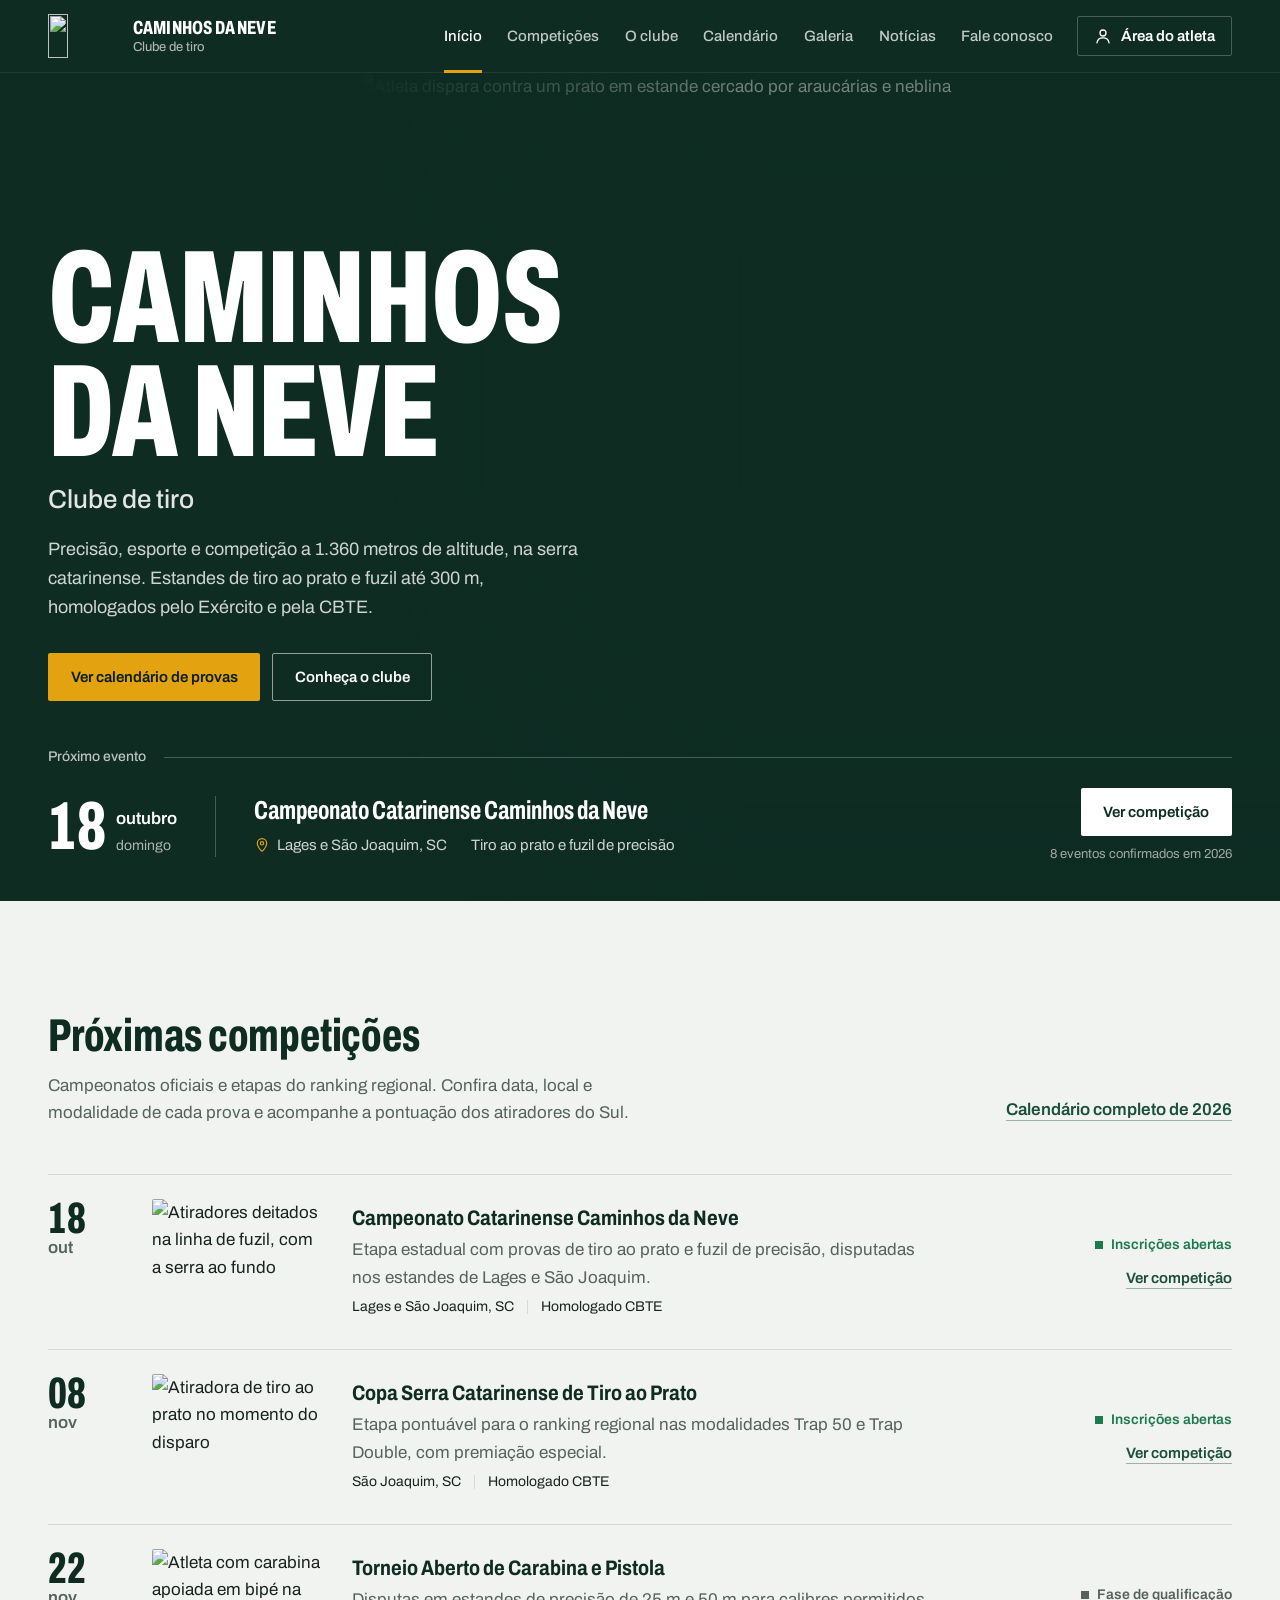
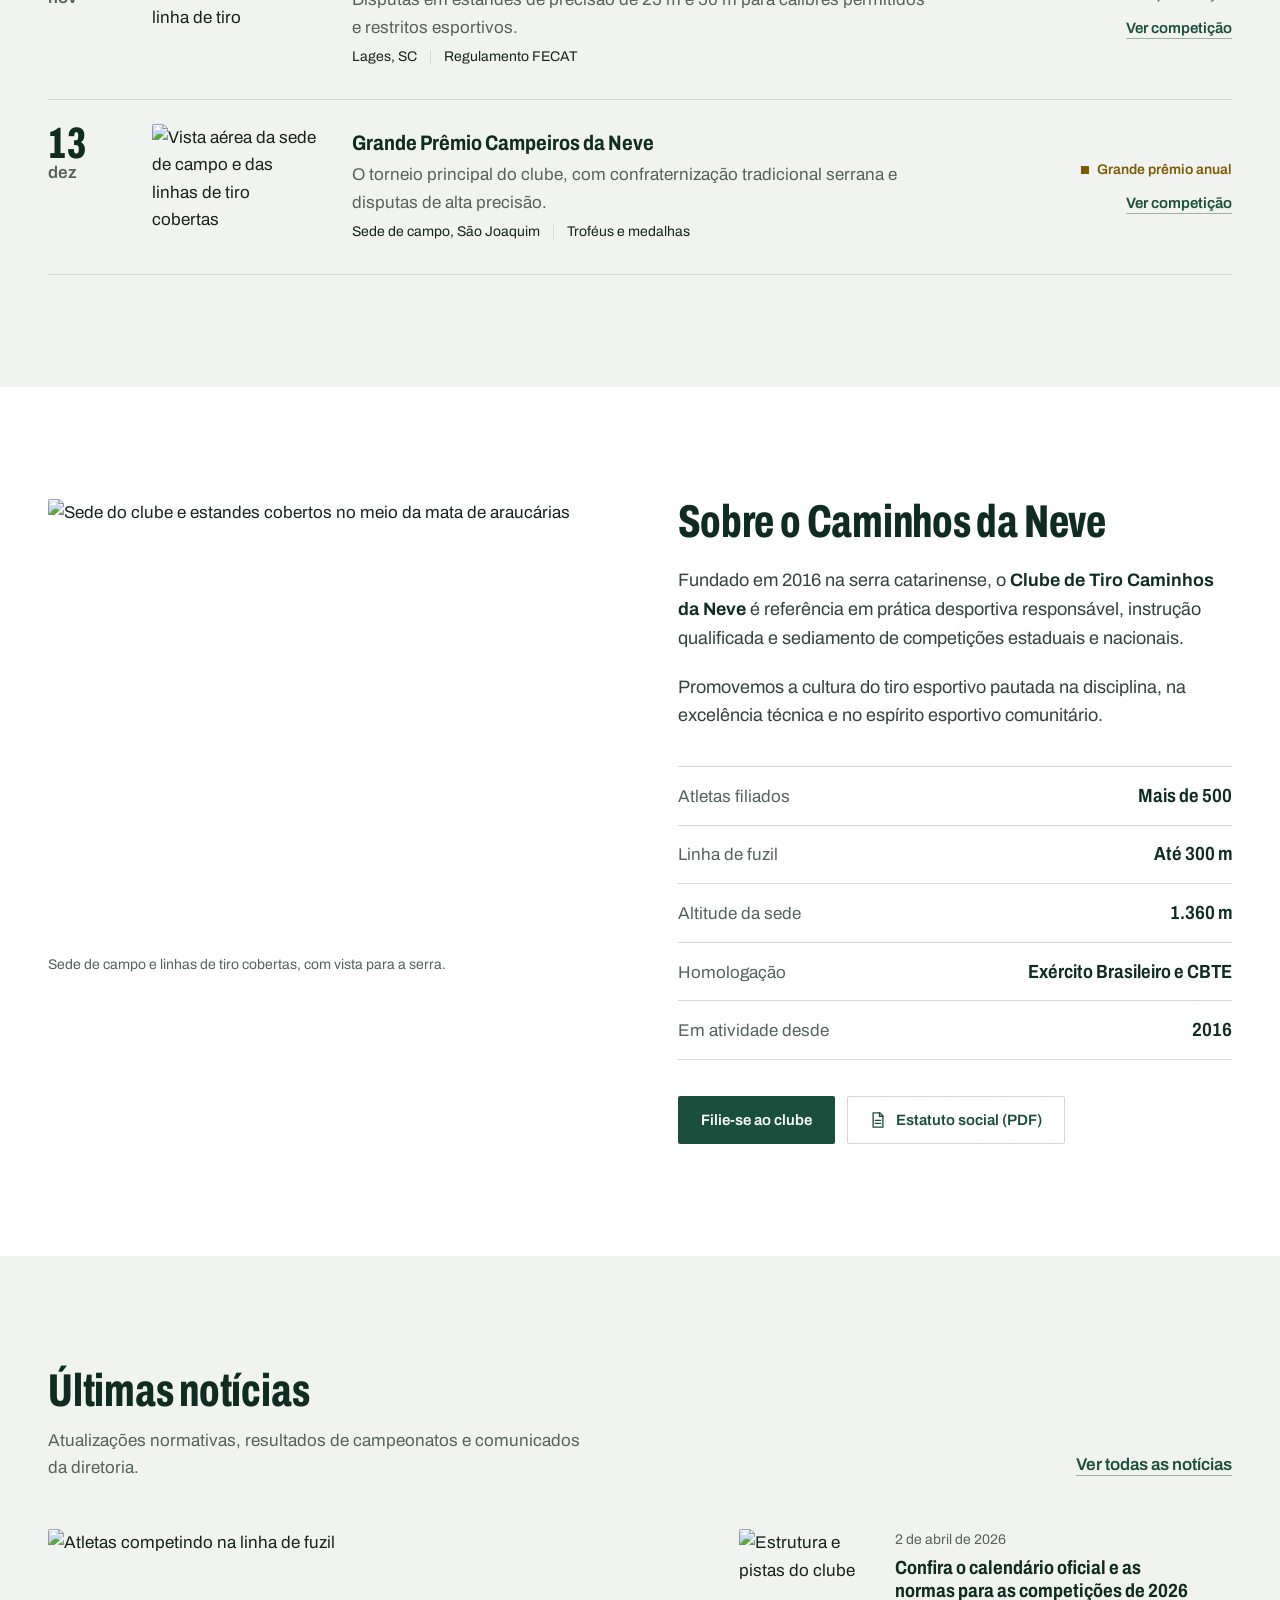
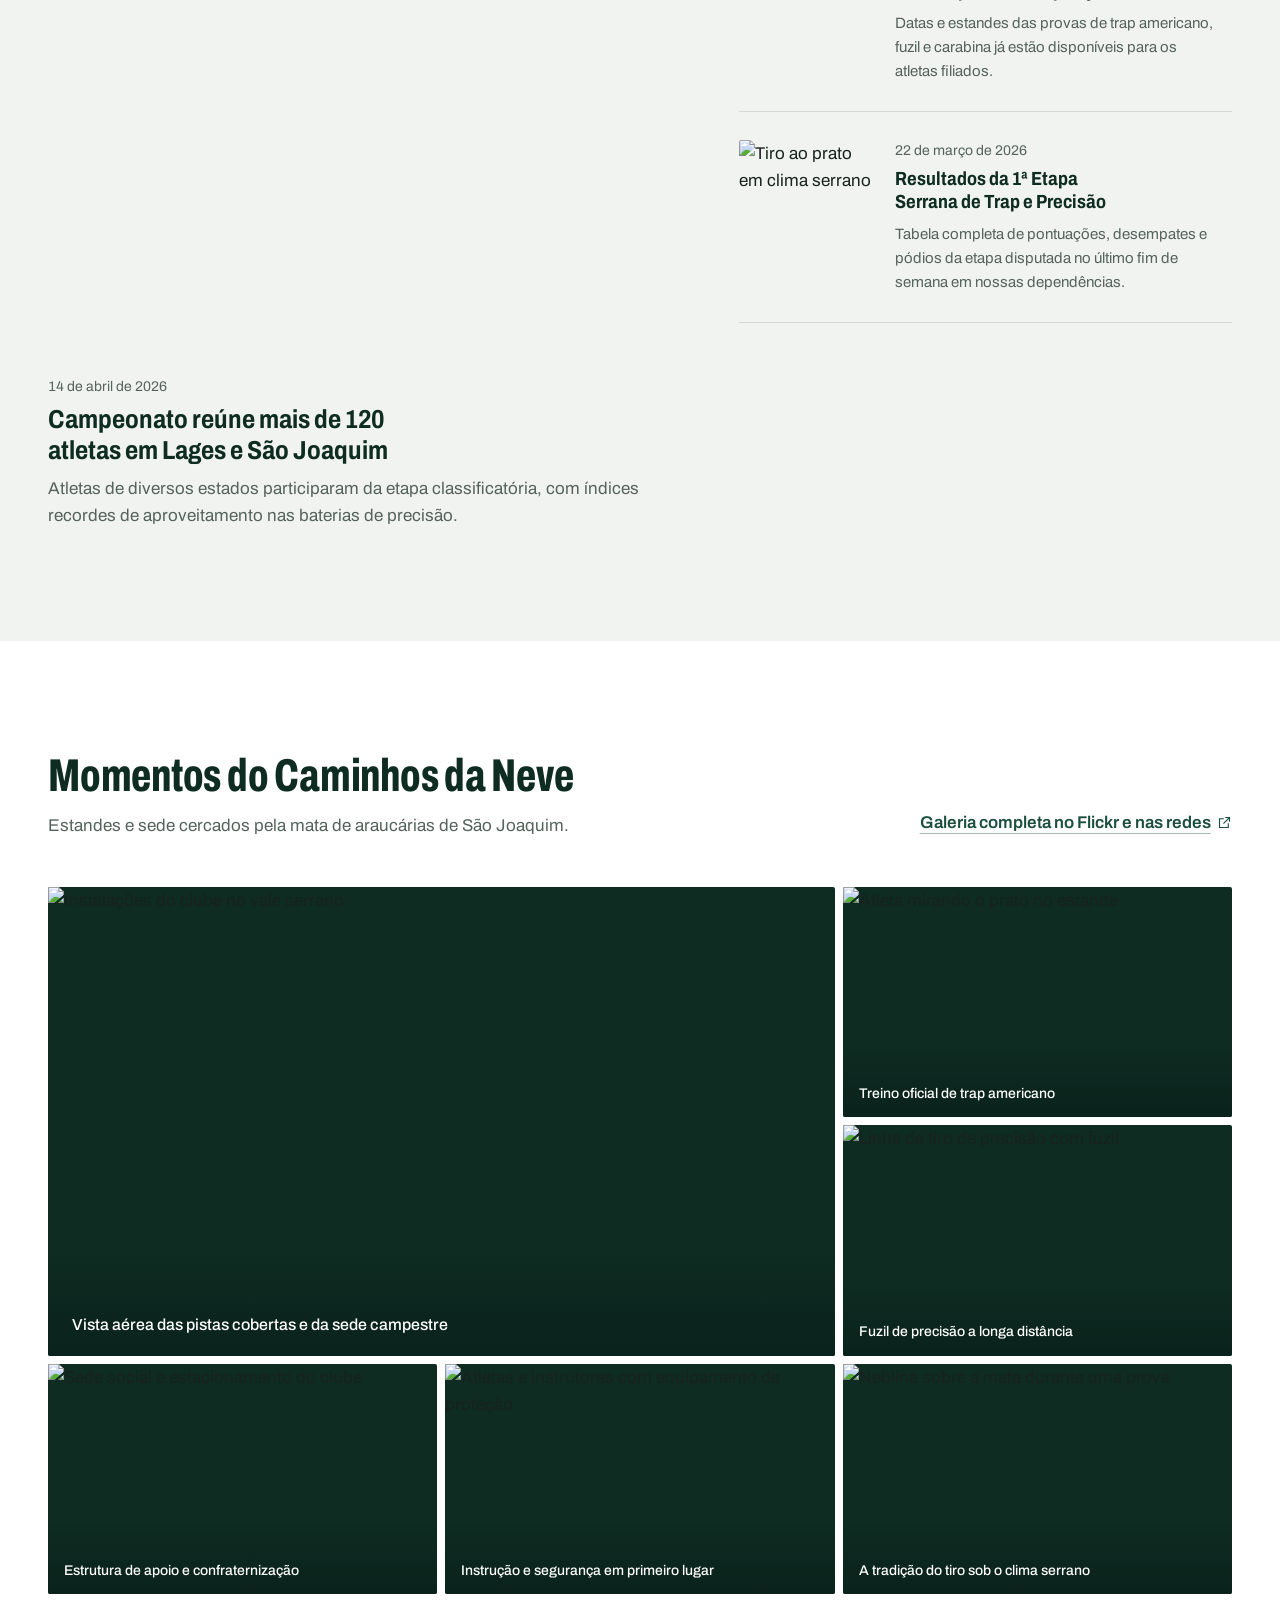
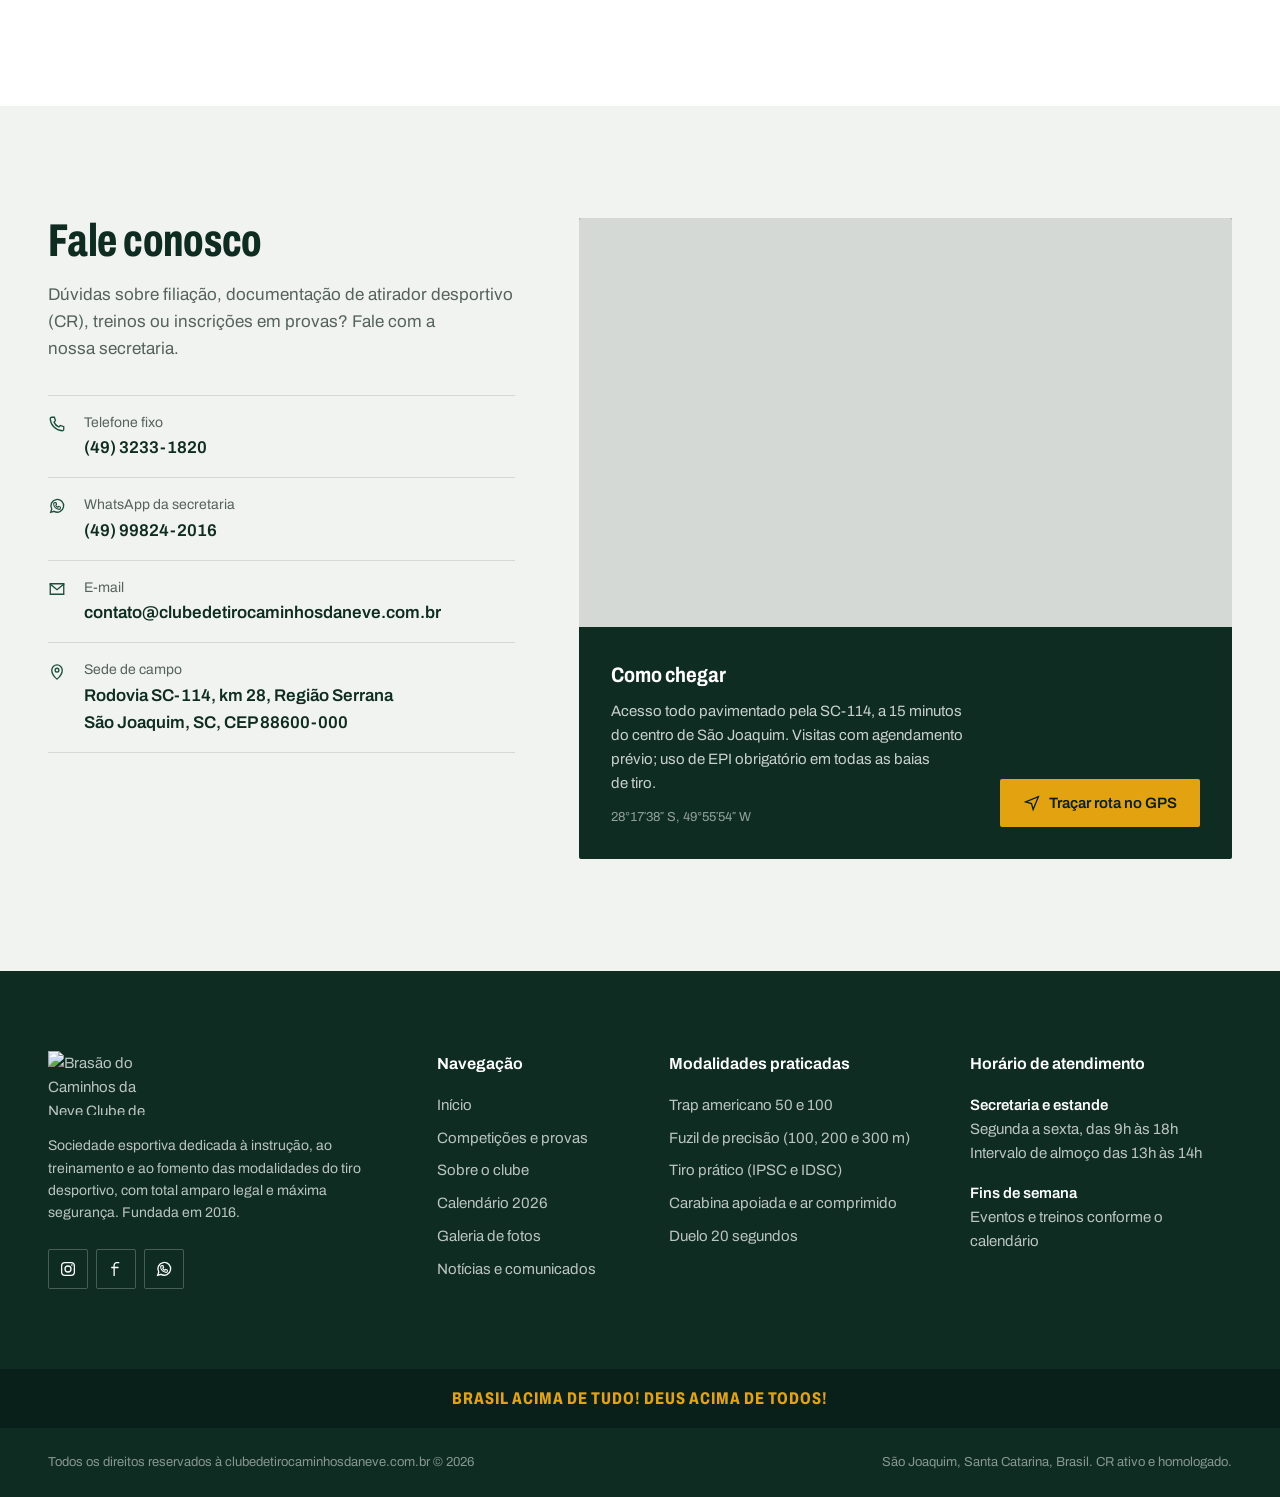
==== prototipo.html @ 16b20b67 "first commit" ====
<!DOCTYPE html>
<html lang="pt-BR" class="no-js">
<head>
<meta charset="utf-8">
<meta name="viewport" content="width=device-width, initial-scale=1">
<title>Caminhos da Neve Clube de Tiro | Tradição e tiro esportivo na serra catarinense</title>
<meta name="description" content="Clube de tiro esportivo em São Joaquim, SC, a 1.360 metros de altitude. Provas de tiro ao prato e fuzil até 300 m, homologadas pelo Exército e pela CBTE.">
<meta name="theme-color" content="#0E2C22">
<link rel="preconnect" href="https://fonts.googleapis.com">
<link rel="preconnect" href="https://fonts.gstatic.com" crossorigin>
<link rel="stylesheet" href="https://fonts.googleapis.com/css2?family=Archivo:wdth,wght@62..125,400..800&amp;display=swap">
<link rel="stylesheet" href="css/style.css">
<script src="js/main.js" defer></script>
</head>
<body data-mode="connect">

<!-- Ícones: cada <symbol> é um SVG próprio, usado com <svg class="icon"><use href="#i-nome"/></svg> -->
<svg class="sprite" xmlns="http://www.w3.org/2000/svg" aria-hidden="true">
  <symbol id="i-user" viewBox="0 0 24 24"><circle cx="12" cy="8" r="4"/><path d="M4 21c.6-4 3.8-6.5 8-6.5s7.4 2.5 8 6.5"/></symbol>
  <symbol id="i-pin" viewBox="0 0 24 24"><path d="M12 21.5s-7-6-7-12a7 7 0 0 1 14 0c0 6-7 12-7 12Z"/><circle cx="12" cy="9.5" r="2.5"/></symbol>
  <symbol id="i-phone" viewBox="0 0 24 24"><path d="M8.5 3H5a2 2 0 0 0-2 2.2A17 17 0 0 0 18.8 21a2 2 0 0 0 2.2-2v-3.5l-4.5-1.5-2 2a12 12 0 0 1-6.5-6.5l2-2Z"/></symbol>
  <symbol id="i-whatsapp" viewBox="0 0 24 24"><path d="M3.5 20.5 5 16a8.5 8.5 0 1 1 3.1 3.1Z"/><path stroke-width="1.4" d="M9 7.5h1.6l.9 2.4-1.2 1a5.5 5.5 0 0 0 2.8 2.8l1-1.2 2.4.9V15a1.5 1.5 0 0 1-1.5 1.5A7.5 7.5 0 0 1 7.5 9 1.5 1.5 0 0 1 9 7.5Z"/></symbol>
  <symbol id="i-mail" viewBox="0 0 24 24"><path d="M3 5h18v14H3z"/><path d="m3 5.5 9 7.5 9-7.5"/></symbol>
  <symbol id="i-instagram" viewBox="0 0 24 24"><rect x="3.5" y="3.5" width="17" height="17" rx="4.5"/><circle cx="12" cy="12" r="4"/><circle cx="17.2" cy="6.8" r="1.1" fill="currentColor" stroke="none"/></symbol>
  <symbol id="i-facebook" viewBox="0 0 24 24"><path d="M15.5 3.5H13A3.5 3.5 0 0 0 9.5 7v13.5M6.5 10h8"/></symbol>
  <symbol id="i-file" viewBox="0 0 24 24"><path d="M5.5 2.5h9l4 4v15h-13z"/><path d="M14 2.5V7h4.5M8.5 12.5h7M8.5 16.5h7"/></symbol>
  <symbol id="i-external" viewBox="0 0 24 24"><path d="M14 4h6v6M20 4l-9 9M18 14v6H4V6h6"/></symbol>
  <symbol id="i-route" viewBox="0 0 24 24"><path d="M3.5 10.5 20.5 3.5l-7 17-2.2-7.8Z"/></symbol>
  <symbol id="i-menu" viewBox="0 0 24 24"><path d="M3 7h18M3 12h18M3 17h18"/></symbol>
  <symbol id="i-close" viewBox="0 0 24 24"><path d="m5 5 14 14M19 5 5 19"/></symbol>
</svg>

<a class="skip-link" href="#conteudo">Pular para o conteúdo</a>

<header class="site-header">
  <div class="wrap site-header__bar">
    <a class="brand" href="#inicio" aria-label="Caminhos da Neve Clube de Tiro, página inicial">
      <img class="brand__crest" src="https://lh3.googleusercontent.com/aida-public/[base64]" alt="" width="72" height="44">
      <span class="brand__name">Caminhos da Neve<span>Clube de tiro</span></span>
    </a>

    <nav class="site-nav" id="menu-principal" aria-label="Menu principal">
      <ul>
        <li><a href="#inicio" aria-current="true">Início</a></li>
        <li><a href="#competicoes">Competições</a></li>
        <li><a href="#sobre">O clube</a></li>
        <li><a href="#proximo-evento">Calendário</a></li>
        <li><a href="#galeria">Galeria</a></li>
        <li><a href="#noticias">Notícias</a></li>
        <li><a href="#contato">Fale conosco</a></li>
        <li class="site-nav__login"><a href="#"><svg class="icon" aria-hidden="true"><use href="#i-user"/></svg>Área do atleta</a></li>
      </ul>
    </nav>

    <a class="btn btn--line-light site-header__login" href="#">
      <svg class="icon" aria-hidden="true"><use href="#i-user"/></svg>
      Área do atleta
    </a>

    <button class="menu-toggle" type="button" aria-expanded="false" aria-controls="menu-principal" aria-label="Abrir menu">
      <svg class="icon icon--open" aria-hidden="true"><use href="#i-menu"/></svg>
      <svg class="icon icon--close" aria-hidden="true"><use href="#i-close"/></svg>
    </button>
  </div>
</header>

<main id="conteudo">

  <!-- Hero: a faixa do próximo evento faz parte da própria foto -->
  <section class="hero" id="inicio" aria-labelledby="hero-titulo">
    <img class="hero__photo" src="https://lh3.googleusercontent.com/aida-public/[base64]w1920" width="1376" height="768" fetchpriority="high"
         alt="Atleta dispara contra um prato em estande cercado por araucárias e neblina">

    <div class="wrap hero__body">
      <h1 class="hero__title" id="hero-titulo">
        <span class="hero__name">Caminhos<br>da Neve</span>
        <span class="hero__kind">Clube de tiro</span>
      </h1>
      <p class="hero__lead">Precisão, esporte e competição a 1.360 metros de altitude, na serra catarinense. Estandes de tiro ao prato e fuzil até 300&nbsp;m, homologados pelo Exército e pela CBTE.</p>
      <div class="hero__actions">
        <a class="btn btn--gold" href="#competicoes">Ver calendário de provas</a>
        <a class="btn btn--ghost" href="#sobre">Conheça o clube</a>
      </div>
    </div>

    <div class="wrap">
      <article class="next-event" id="proximo-evento" aria-labelledby="proximo-evento-titulo">
        <p class="next-event__legend">Próximo evento <span class="next-event__countdown" data-countdown="2026-10-18">em 19 dias</span></p>

        <time class="next-event__date" datetime="2026-10-18">
          <span class="next-event__day">18</span>
          <span class="next-event__month">outubro</span>
          <span class="next-event__weekday">domingo</span>
        </time>

        <div class="next-event__info">
          <h2 class="next-event__title" id="proximo-evento-titulo">Campeonato Catarinense Caminhos da Neve</h2>
          <ul class="next-event__meta">
            <li><svg class="icon" aria-hidden="true"><use href="#i-pin"/></svg>Lages e São Joaquim, SC</li>
            <li>Tiro ao prato e fuzil de precisão</li>
          </ul>
        </div>

        <div class="next-event__cta">
          <a class="btn btn--light" href="#prova-campeonato-catarinense">Ver competição</a>
          <p>8 eventos confirmados em 2026</p>
        </div>
      </article>
    </div>
  </section>

  <!-- Competições -->
  <section class="section" id="competicoes" aria-labelledby="competicoes-titulo">
    <div class="wrap">
      <header class="section-head">
        <h2 id="competicoes-titulo">Próximas competições</h2>
        <p>Campeonatos oficiais e etapas do ranking regional. Confira data, local e modalidade de cada prova e acompanhe a pontuação dos atiradores do Sul.</p>
        <a class="link section-head__link" href="#">Calendário completo de 2026</a>
      </header>

      <ol class="fixtures">
        <li class="fixture" id="prova-campeonato-catarinense">
          <time class="fixture__date" datetime="2026-10-18"><span>18</span> out</time>
          <img class="fixture__photo" src="https://lh3.googleusercontent.com/aida-public/[base64]w640" width="640" height="478" loading="lazy"
               alt="Atiradores deitados na linha de fuzil, com a serra ao fundo">
          <div class="fixture__body">
            <h3><a href="#">Campeonato Catarinense Caminhos da Neve</a></h3>
            <p>Etapa estadual com provas de tiro ao prato e fuzil de precisão, disputadas nos estandes de Lages e São Joaquim.</p>
            <p class="fixture__meta"><span>Lages e São Joaquim, SC</span><span>Homologado CBTE</span></p>
          </div>
          <div class="fixture__side">
            <p class="status status--open">Inscrições abertas</p>
            <span class="fixture__cta" aria-hidden="true">Ver competição</span>
          </div>
        </li>

        <li class="fixture">
          <time class="fixture__date" datetime="2026-11-08"><span>08</span> nov</time>
          <img class="fixture__photo" src="https://lh3.googleusercontent.com/aida-public/[base64]w640" width="640" height="357" loading="lazy"
               alt="Atiradora de tiro ao prato no momento do disparo">
          <div class="fixture__body">
            <h3><a href="#">Copa Serra Catarinense de Tiro ao Prato</a></h3>
            <p>Etapa pontuável para o ranking regional nas modalidades Trap 50 e Trap Double, com premiação especial.</p>
            <p class="fixture__meta"><span>São Joaquim, SC</span><span>Homologado CBTE</span></p>
          </div>
          <div class="fixture__side">
            <p class="status status--open">Inscrições abertas</p>
            <span class="fixture__cta" aria-hidden="true">Ver competição</span>
          </div>
        </li>

        <li class="fixture">
          <time class="fixture__date" datetime="2026-11-22"><span>22</span> nov</time>
          <img class="fixture__photo fixture__photo--right" src="https://lh3.googleusercontent.com/aida-public/[base64]w640" width="640" height="478" loading="lazy"
               alt="Atleta com carabina apoiada em bipé na linha de tiro">
          <div class="fixture__body">
            <h3><a href="#">Torneio Aberto de Carabina e Pistola</a></h3>
            <p>Disputas em estandes de precisão de 25 m e 50 m para calibres permitidos e restritos esportivos.</p>
            <p class="fixture__meta"><span>Lages, SC</span><span>Regulamento FECAT</span></p>
          </div>
          <div class="fixture__side">
            <p class="status">Fase de qualificação</p>
            <span class="fixture__cta" aria-hidden="true">Ver competição</span>
          </div>
        </li>

        <li class="fixture">
          <time class="fixture__date" datetime="2026-12-13"><span>13</span> dez</time>
          <img class="fixture__photo" src="https://lh3.googleusercontent.com/aida-public/[base64]w640" width="640" height="478" loading="lazy"
               alt="Vista aérea da sede de campo e das linhas de tiro cobertas">
          <div class="fixture__body">
            <h3><a href="#">Grande Prêmio Campeiros da Neve</a></h3>
            <p>O torneio principal do clube, com confraternização tradicional serrana e disputas de alta precisão.</p>
            <p class="fixture__meta"><span>Sede de campo, São Joaquim</span><span>Troféus e medalhas</span></p>
          </div>
          <div class="fixture__side">
            <p class="status status--prize">Grande prêmio anual</p>
            <span class="fixture__cta" aria-hidden="true">Ver competição</span>
          </div>
        </li>
      </ol>
    </div>
  </section>

  <!-- O clube -->
  <section class="section section--white" id="sobre" aria-labelledby="sobre-titulo">
    <div class="wrap about">
      <figure class="about__figure">
        <img src="https://lh3.googleusercontent.com/aida-public/[base64]w1200" width="1200" height="896" loading="lazy"
             alt="Sede do clube e estandes cobertos no meio da mata de araucárias">
        <figcaption>Sede de campo e linhas de tiro cobertas, com vista para a serra.</figcaption>
      </figure>

      <div class="about__text">
        <h2 id="sobre-titulo">Sobre o Caminhos da Neve</h2>
        <p>Fundado em 2016 na serra catarinense, o <strong>Clube de Tiro Caminhos da Neve</strong> é referência em prática desportiva responsável, instrução qualificada e sediamento de competições estaduais e nacionais.</p>
        <p>Promovemos a cultura do tiro esportivo pautada na disciplina, na excelência técnica e no espírito esportivo comunitário.</p>

        <dl class="facts">
          <div><dt>Atletas filiados</dt><dd>Mais de 500</dd></div>
          <div><dt>Linha de fuzil</dt><dd>Até 300 m</dd></div>
          <div><dt>Altitude da sede</dt><dd>1.360 m</dd></div>
          <div><dt>Homologação</dt><dd>Exército Brasileiro e CBTE</dd></div>
          <div><dt>Em atividade desde</dt><dd>2016</dd></div>
        </dl>

        <div class="actions">
          <a class="btn btn--green" href="#contato">Filie-se ao clube</a>
          <a class="btn btn--line" href="#">
            <svg class="icon" aria-hidden="true"><use href="#i-file"/></svg>
            Estatuto social (PDF)
          </a>
        </div>
      </div>
    </div>
  </section>

  <!-- Notícias -->
  <section class="section" id="noticias" aria-labelledby="noticias-titulo">
    <div class="wrap">
      <header class="section-head">
        <h2 id="noticias-titulo">Últimas notícias</h2>
        <p>Atualizações normativas, resultados de campeonatos e comunicados da diretoria.</p>
        <a class="link section-head__link" href="#">Ver todas as notícias</a>
      </header>

      <div class="news">
        <article class="story story--lead">
          <img src="https://lh3.googleusercontent.com/aida-public/[base64]w1200" width="1200" height="896" loading="lazy" alt="Atletas competindo na linha de fuzil">
          <time datetime="2026-04-14">14 de abril de 2026</time>
          <h3><a href="#">Campeonato reúne mais de 120 atletas em Lages e São Joaquim</a></h3>
          <p>Atletas de diversos estados participaram da etapa classificatória, com índices recordes de aproveitamento nas baterias de precisão.</p>
        </article>

        <div class="news__list">
          <article class="story story--compact">
            <img src="https://lh3.googleusercontent.com/aida-public/[base64]w480" width="480" height="358" loading="lazy" alt="Estrutura e pistas do clube">
            <div>
              <time datetime="2026-04-02">2 de abril de 2026</time>
              <h3><a href="#">Confira o calendário oficial e as normas para as competições de 2026</a></h3>
              <p>Datas e estandes das provas de trap americano, fuzil e carabina já estão disponíveis para os atletas filiados.</p>
            </div>
          </article>

          <article class="story story--compact">
            <img src="https://lh3.googleusercontent.com/aida-public/[base64]w480" width="480" height="268" loading="lazy" alt="Tiro ao prato em clima serrano">
            <div>
              <time datetime="2026-03-22">22 de março de 2026</time>
              <h3><a href="#">Resultados da 1ª Etapa Serrana de Trap e Precisão</a></h3>
              <p>Tabela completa de pontuações, desempates e pódios da etapa disputada no último fim de semana em nossas dependências.</p>
            </div>
          </article>
        </div>
      </div>
    </div>
  </section>

  <!-- Galeria -->
  <section class="section section--white" id="galeria" aria-labelledby="galeria-titulo">
    <div class="wrap">
      <header class="section-head">
        <h2 id="galeria-titulo">Momentos do Caminhos da Neve</h2>
        <p>Estandes e sede cercados pela mata de araucárias de São Joaquim.</p>
        <a class="link section-head__link" href="#">
          Galeria completa no Flickr e nas redes
          <svg class="icon icon--sm" aria-hidden="true"><use href="#i-external"/></svg>
        </a>
      </header>

      <div class="gallery">
        <figure class="gallery__item gallery__item--feature">
          <img src="https://lh3.googleusercontent.com/aida-public/[base64]w1200" width="1200" height="896" loading="lazy" alt="Instalações do clube no vale serrano">
          <figcaption>Vista aérea das pistas cobertas e da sede campestre</figcaption>
        </figure>
        <figure class="gallery__item">
          <img src="https://lh3.googleusercontent.com/aida-public/[base64]w800" width="800" height="447" loading="lazy" alt="Atleta mirando o prato no estande">
          <figcaption>Treino oficial de trap americano</figcaption>
        </figure>
        <figure class="gallery__item">
          <img src="https://lh3.googleusercontent.com/aida-public/[base64]w800" width="800" height="597" loading="lazy" alt="Linha de tiro de precisão com fuzil">
          <figcaption>Fuzil de precisão a longa distância</figcaption>
        </figure>
        <figure class="gallery__item">
          <img class="gallery__img--left" src="https://lh3.googleusercontent.com/aida-public/[base64]w800" width="800" height="597" loading="lazy" alt="Sede social e estacionamento do clube">
          <figcaption>Estrutura de apoio e confraternização</figcaption>
        </figure>
        <figure class="gallery__item">
          <img class="gallery__img--left" src="https://lh3.googleusercontent.com/aida-public/[base64]w800" width="800" height="597" loading="lazy" alt="Atletas e instrutores com equipamento de proteção">
          <figcaption>Instrução e segurança em primeiro lugar</figcaption>
        </figure>
        <figure class="gallery__item">
          <img class="gallery__img--right" src="https://lh3.googleusercontent.com/aida-public/[base64]w800" width="800" height="447" loading="lazy" alt="Neblina sobre a mata durante uma prova">
          <figcaption>A tradição do tiro sob o clima serrano</figcaption>
        </figure>
      </div>
    </div>
  </section>

  <!-- Contato -->
  <section class="section" id="contato" aria-labelledby="contato-titulo">
    <div class="wrap contact">
      <div class="contact__info">
        <h2 id="contato-titulo">Fale conosco</h2>
        <p>Dúvidas sobre filiação, documentação de atirador desportivo (CR), treinos ou inscrições em provas? Fale com a nossa secretaria.</p>

        <ul class="contact-list">
          <li>
            <svg class="icon" aria-hidden="true"><use href="#i-phone"/></svg>
            <div><span>Telefone fixo</span><a href="tel:+554932331820">(49) 3233-1820</a></div>
          </li>
          <li>
            <svg class="icon" aria-hidden="true"><use href="#i-whatsapp"/></svg>
            <div><span>WhatsApp da secretaria</span><a href="https://wa.me/5549998242016" target="_blank" rel="noopener noreferrer">(49) 99824-2016</a></div>
          </li>
          <li>
            <svg class="icon" aria-hidden="true"><use href="#i-mail"/></svg>
            <div><span>E-mail</span><a class="contact-list__email" href="mailto:contato@clubedetirocaminhosdaneve.com.br">contato@<wbr>clubedetirocaminhosdaneve.com.br</a></div>
          </li>
          <li>
            <svg class="icon" aria-hidden="true"><use href="#i-pin"/></svg>
            <div><span>Sede de campo</span><address>Rodovia SC-114, km 28, Região Serrana<br>São Joaquim, SC, CEP 88600-000</address></div>
          </li>
        </ul>
      </div>

      <div class="contact__map">
        <iframe title="Mapa com a localização da sede de campo" loading="lazy" referrerpolicy="no-referrer-when-downgrade"
                src="https://maps.google.com/maps?q=Caminhos+da+Neve+Clube+de+Tiro,+S%C3%A3o+Joaquim+-+SC&amp;z=12&amp;output=embed"></iframe>
        <div class="contact__route">
          <div>
            <h3>Como chegar</h3>
            <p>Acesso todo pavimentado pela SC-114, a 15 minutos do centro de São Joaquim. Visitas com agendamento prévio; uso de EPI obrigatório em todas as baias de tiro.</p>
            <p class="contact__coords">28°17′38″ S, 49°55′54″ W</p>
          </div>
          <a class="btn btn--gold" href="https://www.google.com/maps/dir/?api=1&amp;destination=Caminhos+da+Neve+Clube+de+Tiro,+S%C3%A3o+Joaquim+-+SC" target="_blank" rel="noopener noreferrer">
            <svg class="icon" aria-hidden="true"><use href="#i-route"/></svg>
            Traçar rota no GPS
          </a>
        </div>
      </div>
    </div>
  </section>

</main>

<footer class="site-footer">
  <div class="wrap site-footer__grid">
    <div class="site-footer__brand">
      <img src="https://lh3.googleusercontent.com/aida-public/[base64]" width="104" height="64" loading="lazy" alt="Brasão do Caminhos da Neve Clube de Tiro">
      <p>Sociedade esportiva dedicada à instrução, ao treinamento e ao fomento das modalidades do tiro desportivo, com total amparo legal e máxima segurança. Fundada em 2016.</p>
      <ul class="social">
        <li><a href="#" aria-label="Instagram"><svg class="icon" aria-hidden="true"><use href="#i-instagram"/></svg></a></li>
        <li><a href="#" aria-label="Facebook"><svg class="icon" aria-hidden="true"><use href="#i-facebook"/></svg></a></li>
        <li><a href="https://wa.me/5549998242016" aria-label="WhatsApp" target="_blank" rel="noopener noreferrer"><svg class="icon" aria-hidden="true"><use href="#i-whatsapp"/></svg></a></li>
      </ul>
    </div>

    <nav aria-labelledby="rodape-navegacao">
      <h2 id="rodape-navegacao">Navegação</h2>
      <ul>
        <li><a href="#inicio">Início</a></li>
        <li><a href="#competicoes">Competições e provas</a></li>
        <li><a href="#sobre">Sobre o clube</a></li>
        <li><a href="#proximo-evento">Calendário 2026</a></li>
        <li><a href="#galeria">Galeria de fotos</a></li>
        <li><a href="#noticias">Notícias e comunicados</a></li>
      </ul>
    </nav>

    <div>
      <h2>Modalidades praticadas</h2>
      <ul>
        <li>Trap americano 50 e 100</li>
        <li>Fuzil de precisão (100, 200 e 300 m)</li>
        <li>Tiro prático (IPSC e IDSC)</li>
        <li>Carabina apoiada e ar comprimido</li>
        <li>Duelo 20 segundos</li>
      </ul>
    </div>

    <div>
      <h2>Horário de atendimento</h2>
      <dl class="hours">
        <dt>Secretaria e estande</dt>
        <dd>Segunda a sexta, das 9h às 18h<br>Intervalo de almoço das 13h às 14h</dd>
        <dt>Fins de semana</dt>
        <dd>Eventos e treinos conforme o calendário</dd>
      </dl>
    </div>
  </div>

  <p class="site-footer__motto">Brasil acima de tudo! Deus acima de todos!</p>

  <div class="wrap site-footer__legal">
    <p>Todos os direitos reservados à clubedetirocaminhosdaneve.com.br © 2026</p>
    <p>São Joaquim, Santa Catarina, Brasil. CR ativo e homologado.</p>
  </div>
</footer>

</body>
</html>
---- css/style.css ----
/* ==========================================================================
   Caminhos da Neve Clube de Tiro
   Cores tiradas do brasão; tipografia única (Archivo) variando a largura:
   condensada nos títulos, como o letreiro do brasão, e normal no texto.
   ========================================================================== */

:root {
  /* Cores */
  --pinho: #1A4E3D;          /* verde do brasão */
  --pinho-900: #0E2C22;      /* cabeçalho, hero, rodapé */
  --pinho-950: #09201A;
  --ouro: #E3A210;           /* ouro do brasão */
  --ouro-claro: #F1B730;
  --ouro-texto: #7F5A05;     /* ouro legível sobre fundo claro */
  --geada: #F1F3F0;          /* fundo da página */
  --branco: #FFFFFF;
  --grafite: #18221E;        /* texto */
  --liquen: #55635C;         /* texto secundário */
  --linha: #D3DAD5;
  --linha-clara: rgba(255, 255, 255, .24);
  --aberto: #1D7A4C;

  /* Tipografia */
  --font: "Archivo", "Helvetica Neue", Arial, sans-serif;
  --step--1: .875rem;
  --step-0: 1.0625rem;
  --step-1: 1.3125rem;
  --step-2: 1.625rem;
  --step-3: clamp(2rem, 1.4rem + 2.2vw, 2.875rem);
  --step-hero: clamp(3.75rem, min(1.6rem + 8.4vw, 15.5vh), 8.25rem);
  --condensada: 68%;
  --semi: 84%;

  /* Espaço e forma */
  --wrap: 78rem;
  --gutter: clamp(1rem, 4vw, 2rem);
  --header-h: 4.5rem;
  --radius: 2px;
  --ease: cubic-bezier(.2, .7, .2, 1);
}

/* ---------- Base ---------- */

*, *::before, *::after { box-sizing: border-box; }

html {
  -webkit-text-size-adjust: 100%;
  scroll-padding-top: var(--header-h);
}

@media (prefers-reduced-motion: no-preference) {
  html { scroll-behavior: smooth; }
}

body {
  margin: 0;
  background: var(--geada);
  color: var(--grafite);
  font-family: var(--font);
  font-size: var(--step-0);
  line-height: 1.6;
  -webkit-font-smoothing: antialiased;
  overflow-x: hidden;
}

h1, h2, h3, p, ul, ol, dl, dd, figure, address { margin: 0; }
ul, ol { padding: 0; list-style: none; }
address { font-style: normal; }
img { display: block; max-width: 100%; height: auto; }
a { color: inherit; }
strong { font-weight: 650; }

h1, h2, h3 { text-wrap: balance; }
p { text-wrap: pretty; }

::selection { background: var(--ouro); color: var(--pinho-950); }

:focus-visible {
  outline: 2px solid var(--ouro);
  outline-offset: 3px;
}

.wrap {
  width: 100%;
  max-width: var(--wrap);
  margin-inline: auto;
  padding-inline: var(--gutter);
}

.skip-link {
  position: absolute;
  left: var(--gutter);
  top: -4rem;
  z-index: 100;
  padding: .75rem 1rem;
  background: var(--ouro);
  color: var(--pinho-950);
  font-weight: 600;
  text-decoration: none;
}
.skip-link:focus { top: .75rem; }

.sprite {
  position: absolute;
  width: 0;
  height: 0;
  overflow: hidden;
}

.icon {
  width: 1.125rem;
  height: 1.125rem;
  flex: none;
  fill: none;
  stroke: currentColor;
  stroke-width: 1.75;
  stroke-linecap: square;
  stroke-linejoin: miter;
}
.icon--sm { width: .9375rem; height: .9375rem; }

/* ---------- Botões e links ---------- */

.btn {
  display: inline-flex;
  align-items: center;
  justify-content: center;
  gap: .55rem;
  min-height: 3rem;
  padding: .8rem 1.35rem;
  border: 1px solid transparent;
  border-radius: var(--radius);
  font: inherit;
  font-size: .9375rem;
  font-weight: 600;
  line-height: 1.1;
  text-decoration: none;
  white-space: nowrap;
  cursor: pointer;
  transition: background-color .15s, border-color .15s, color .15s;
}

.btn--gold { background: var(--ouro); color: var(--pinho-950); }
.btn--gold:hover { background: var(--ouro-claro); }

.btn--light { background: var(--branco); color: var(--pinho-900); }
.btn--light:hover { background: var(--geada); }

.btn--ghost { border-color: rgba(255, 255, 255, .55); color: var(--branco); }
.btn--ghost:hover { border-color: var(--branco); background: rgba(255, 255, 255, .08); }

.btn--green { background: var(--pinho); color: var(--branco); }
.btn--green:hover { background: var(--pinho-900); }

.btn--line { border-color: var(--linha); color: var(--pinho); }
.btn--line:hover { border-color: var(--pinho); }

.btn--line-light {
  min-height: 2.5rem;
  padding: .55rem 1rem;
  border-color: var(--linha-clara);
  color: var(--branco);
}
.btn--line-light:hover { border-color: var(--ouro); color: var(--ouro); }

.link {
  display: inline-flex;
  align-items: center;
  gap: .4rem;
  color: var(--pinho);
  font-weight: 600;
  text-decoration: underline;
  text-decoration-thickness: 1px;
  text-underline-offset: .3em;
  text-decoration-color: rgba(26, 78, 61, .4);
  transition: text-decoration-color .15s;
}
.link:hover { text-decoration-color: var(--ouro); text-decoration-thickness: 2px; }

/* ---------- Cabeçalho ---------- */

.site-header {
  position: sticky;
  top: 0;
  z-index: 50;
  background: var(--pinho-900);
  color: var(--branco);
  border-bottom: 1px solid rgba(255, 255, 255, .08);
}

.site-header__bar {
  display: flex;
  align-items: center;
  gap: 1.5rem;
  height: var(--header-h);
}

.brand {
  display: flex;
  align-items: center;
  gap: .8rem;
  margin-right: auto;
  text-decoration: none;
}

.brand__crest { width: auto; height: 2.75rem; }

.brand__name {
  display: flex;
  flex-direction: column;
  font-size: 1.1875rem;
  font-stretch: var(--condensada);
  font-weight: 750;
  line-height: 1;
  letter-spacing: .01em;
  text-transform: uppercase;
}
.brand__name span {
  margin-top: .25rem;
  font-size: .8125rem;
  font-stretch: 100%;
  font-weight: 450;
  letter-spacing: 0;
  text-transform: none;
  color: rgba(255, 255, 255, .66);
}

.site-nav ul { display: flex; gap: 1.6rem; }

.site-nav a {
  position: relative;
  display: flex;
  align-items: center;
  gap: .5rem;
  height: var(--header-h);
  font-size: .9375rem;
  font-weight: 500;
  color: rgba(255, 255, 255, .74);
  text-decoration: none;
  transition: color .15s;
}
.site-nav a:hover,
.site-nav a[aria-current] { color: var(--branco); }
.site-nav a[aria-current]::after {
  content: "";
  position: absolute;
  left: 0;
  right: 0;
  bottom: -1px;
  height: 3px;
  background: var(--ouro);
}

.site-nav__login { display: none; }

.menu-toggle {
  display: none;
  place-items: center;
  width: 2.75rem;
  height: 2.75rem;
  margin-right: -.6rem;
  padding: 0;
  border: 0;
  background: none;
  color: var(--branco);
  cursor: pointer;
}
.menu-toggle .icon { width: 1.5rem; height: 1.5rem; }
.menu-toggle .icon--close,
.menu-toggle[aria-expanded="true"] .icon--open { display: none; }
.menu-toggle[aria-expanded="true"] .icon--close { display: block; }

@media (max-width: 1099px) {
  .menu-toggle { display: grid; }

  .site-nav {
    display: none;
    position: absolute;
    top: 100%;
    left: 0;
    right: 0;
    max-height: calc(100svh - var(--header-h));
    overflow-y: auto;
    background: var(--pinho-900);
    border-top: 1px solid rgba(255, 255, 255, .08);
    box-shadow: 0 1.5rem 2rem rgba(0, 0, 0, .25);
  }
  .site-header.is-open .site-nav { display: block; }

  .site-nav ul {
    flex-direction: column;
    gap: 0;
    max-width: var(--wrap);
    margin-inline: auto;
    padding: .5rem var(--gutter) 1.25rem;
  }
  .site-nav li + li { border-top: 1px solid rgba(255, 255, 255, .08); }
  .site-nav a { height: auto; padding-block: .95rem; font-size: 1.0625rem; }
  .site-nav a[aria-current]::after { top: 50%; bottom: auto; left: auto; right: 0; width: .5rem; height: .5rem; margin-top: -.25rem; }

  /* sem JavaScript o menu fica sempre visível */
  .no-js .menu-toggle { display: none; }
  .no-js .site-nav { display: block; position: static; box-shadow: none; }
  .no-js .site-header { position: static; }
  .no-js .site-header__bar { flex-wrap: wrap; height: auto; padding-block: .75rem; }
}

@media (max-width: 639px) {
  .site-header__login { display: none; }
  .site-nav__login { display: block; }
  .site-nav__login a { color: var(--ouro); }
}

/* ---------- Hero ---------- */

.hero {
  position: relative;
  isolation: isolate;
  display: grid;
  grid-template-rows: 1fr auto;
  min-height: clamp(40rem, calc(100svh - var(--header-h)), 54rem);
  overflow: hidden;
  background: var(--pinho-900);
  color: var(--branco);
}

.hero__photo {
  position: absolute;
  inset: 0;
  z-index: -2;
  width: 100%;
  height: 100%;
  object-fit: cover;
  object-position: 42% 40%;
  filter: saturate(.85) contrast(1.05);
}

/* escurece embaixo (faixa do evento) e em cima (continuação do cabeçalho) */
.hero::before {
  content: "";
  position: absolute;
  inset: 0;
  z-index: -1;
  background:
    linear-gradient(180deg, rgba(14, 44, 34, .65) 0%, rgba(14, 44, 34, 0) 22%),
    linear-gradient(0deg, rgba(14, 44, 34, .98) 0%, rgba(14, 44, 34, .85) 22%, rgba(14, 44, 34, 0) 50%),
    linear-gradient(90deg, rgba(14, 44, 34, .9) 0%, rgba(14, 44, 34, .55) 40%, rgba(14, 44, 34, 0) 70%);
}

/* no desktop a foto começa depois do título, para não cobrir a atiradora */
@media (min-width: 900px) {
  .hero__photo {
    left: auto;
    width: 72%;
    object-position: 45% 40%;
  }
  .hero::before {
    background:
      linear-gradient(180deg, rgba(14, 44, 34, .65) 0%, rgba(14, 44, 34, 0) 22%),
      linear-gradient(0deg, rgba(14, 44, 34, .98) 0%, rgba(14, 44, 34, .85) 22%, rgba(14, 44, 34, 0) 50%),
      linear-gradient(90deg, var(--pinho-900) 28%, rgba(14, 44, 34, .7) 38%, rgba(14, 44, 34, 0) 58%);
  }
}
@media (min-width: 1280px) {
  .hero__photo { object-position: 58% 40%; }
}

.hero__body {
  align-self: end;
  padding-top: clamp(2.5rem, 7vh, 6rem);
  padding-bottom: clamp(1.75rem, 5vh, 4rem);
}

.hero__title { font-weight: inherit; }

.hero__name {
  display: block;
  font-size: var(--step-hero);
  font-stretch: 62%;
  font-weight: 800;
  line-height: .86;
  letter-spacing: -.005em;
  text-transform: uppercase;
}

.hero__kind {
  display: block;
  margin-top: .9rem;
  font-size: var(--step-2);
  font-weight: 500;
  line-height: 1.2;
  color: rgba(255, 255, 255, .88);
}

.hero__lead {
  max-width: 34rem;
  margin-top: 1.25rem;
  font-size: 1.125rem;
  line-height: 1.6;
  color: rgba(255, 255, 255, .8);
}

.hero__actions {
  display: flex;
  flex-wrap: wrap;
  gap: .75rem;
  margin-top: clamp(1.5rem, 3.5vh, 2rem);
}

/* Próximo evento: faixa integrada à base do hero */

.next-event {
  display: grid;
  grid-template-columns: auto minmax(0, 1fr) auto;
  align-items: center;
  column-gap: clamp(1.5rem, 3vw, 2.75rem);
  row-gap: 1.25rem;
  padding-bottom: clamp(1.75rem, 4vh, 2.75rem);
}

.next-event__legend {
  grid-column: 1 / -1;
  display: flex;
  align-items: center;
  gap: .3rem;
  font-size: var(--step--1);
  font-weight: 500;
  color: rgba(255, 255, 255, .72);
}
.next-event__legend::after {
  content: "";
  flex: 1;
  height: 1px;
  margin-left: .85rem;
  background: var(--linha-clara);
}
.next-event__countdown { color: var(--ouro); }

.next-event__date {
  display: grid;
  grid-template-columns: auto auto;
  grid-template-rows: auto auto;
  column-gap: .6rem;
  align-items: end;
  font-variant-numeric: tabular-nums;
}
.next-event__day {
  grid-row: 1 / 3;
  font-size: 4.25rem;
  font-stretch: 62%;
  font-weight: 800;
  line-height: .78;
}
.next-event__month {
  font-weight: 600;
  line-height: 1.1;
}
.next-event__weekday {
  font-size: var(--step--1);
  line-height: 1.1;
  color: rgba(255, 255, 255, .66);
}

.next-event__info {
  padding-left: clamp(1.5rem, 3vw, 2.75rem);
  border-left: 1px solid var(--linha-clara);
}

.next-event__title {
  font-size: var(--step-2);
  font-stretch: var(--condensada);
  font-weight: 700;
  line-height: 1.1;
}

.next-event__meta {
  display: flex;
  flex-wrap: wrap;
  gap: .3rem 1.5rem;
  margin-top: .55rem;
  font-size: .9375rem;
  color: rgba(255, 255, 255, .8);
}
.next-event__meta li { display: flex; align-items: center; gap: .4rem; }
.next-event__meta .icon { width: 1rem; height: 1rem; color: var(--ouro); }

.next-event__cta {
  display: flex;
  flex-direction: column;
  align-items: flex-end;
  gap: .5rem;
}
.next-event__cta p {
  font-size: .8125rem;
  color: rgba(255, 255, 255, .6);
}

/* entrada única do hero */
@media (prefers-reduced-motion: no-preference) {
  .hero__photo { animation: settle 1.8s var(--ease) both; }
  .hero__body > *,
  .next-event { animation: rise .8s var(--ease) both; }
  .hero__lead { animation-delay: .08s; }
  .hero__actions { animation-delay: .16s; }
  .next-event { animation-delay: .3s; }
}
@keyframes settle { from { transform: scale(1.05); } }
@keyframes rise { from { opacity: 0; transform: translateY(14px); } }

@media (max-width: 899px) {
  .hero::before {
    background:
      linear-gradient(0deg, rgba(14, 44, 34, .98) 0%, rgba(14, 44, 34, .86) 40%, rgba(14, 44, 34, .35) 75%, rgba(14, 44, 34, .6) 100%);
  }
  .hero__photo { object-position: 38% 30%; }

  .next-event { grid-template-columns: auto minmax(0, 1fr); }
  .next-event__cta {
    grid-column: 1 / -1;
    flex-direction: row;
    align-items: center;
    flex-wrap: wrap;
    gap: .5rem 1rem;
  }
}

@media (max-width: 479px) {
  .next-event__day { font-size: 3.5rem; }
  .next-event__info { padding-left: 1.1rem; }
  .next-event__title { font-size: 1.375rem; }
  .next-event__cta .btn { flex: 1 1 100%; }
  .hero__actions .btn { flex: 1 1 auto; }
}

/* ---------- Seções ---------- */

.section { padding-block: clamp(4rem, 9vw, 7rem); }
.section--white { background: var(--branco); }

.section-head {
  display: grid;
  grid-template-columns: minmax(0, 1fr) auto;
  column-gap: 2rem;
  row-gap: .75rem;
  align-items: end;
  margin-bottom: clamp(2rem, 4vw, 3rem);
}
.section-head p {
  grid-column: 1;
  max-width: 38rem;
  color: var(--liquen);
}
.section-head__link {
  grid-column: 2;
  grid-row: 1 / 3;
  align-self: end;
  margin-bottom: .2rem;
}

.section h2,
.contact h2 {
  font-size: var(--step-3);
  font-stretch: var(--condensada);
  font-weight: 750;
  line-height: 1.02;
  letter-spacing: -.005em;
  color: var(--pinho-900);
}

@media (max-width: 719px) {
  .section-head { grid-template-columns: 1fr; }
  .section-head__link { grid-column: 1; grid-row: auto; margin-top: .25rem; }
}

/* ---------- Competições ---------- */

.fixtures { border-top: 1px solid var(--linha); }

.fixture {
  position: relative;
  display: grid;
  grid-template-columns: 4.5rem 10.5rem minmax(0, 1fr) auto;
  align-items: center;
  column-gap: clamp(1.25rem, 2.5vw, 2.25rem);
  padding-block: 1.5rem;
  border-bottom: 1px solid var(--linha);
}

.fixture__date {
  align-self: start;
  display: flex;
  flex-direction: column;
  font-weight: 600;
  line-height: 1.1;
  color: var(--liquen);
  font-variant-numeric: tabular-nums;
}
.fixture__date span {
  font-size: 2.75rem;
  font-stretch: 62%;
  font-weight: 800;
  line-height: .9;
  color: var(--pinho-900);
}

.fixture__photo {
  width: 100%;
  aspect-ratio: 4 / 3;
  object-fit: cover;
  border-radius: var(--radius);
}
.fixture__photo--right { object-position: 80% 50%; }

.fixture__body h3 {
  font-size: var(--step-1);
  font-stretch: var(--semi);
  font-weight: 700;
  line-height: 1.2;
  color: var(--pinho-900);
}
.fixture__body h3 a { text-decoration: none; }
.fixture__body h3 a::after { content: ""; position: absolute; inset: 0; }

.fixture__body p {
  max-width: 58ch;
  margin-top: .35rem;
  color: var(--liquen);
}

.fixture__meta {
  display: flex;
  flex-wrap: wrap;
  gap: .25rem 0;
  font-size: var(--step--1);
}
.fixture__body .fixture__meta { color: var(--grafite); }
.fixture__meta span:not(:last-child)::after {
  content: "";
  display: inline-block;
  width: 1px;
  height: 1em;
  margin-inline: .8rem;
  vertical-align: -.15em;
  background: var(--linha);
}

.fixture__side {
  display: flex;
  flex-direction: column;
  align-items: flex-end;
  gap: .6rem;
  text-align: right;
}

.status {
  display: inline-flex;
  align-items: center;
  gap: .5rem;
  font-size: var(--step--1);
  font-weight: 600;
  color: var(--liquen);
  white-space: nowrap;
}
.status::before {
  content: "";
  width: .5rem;
  height: .5rem;
  background: currentColor;
}
.status--open { color: var(--aberto); }
.status--prize { color: var(--ouro-texto); }

.fixture__cta {
  font-size: .9375rem;
  font-weight: 600;
  color: var(--pinho);
  text-decoration: underline;
  text-decoration-color: rgba(26, 78, 61, .4);
  text-underline-offset: .3em;
}

.fixture:hover .fixture__body h3 { color: var(--pinho); }
.fixture:hover .fixture__cta { text-decoration-color: var(--ouro); text-decoration-thickness: 2px; }
.fixture:target .fixture__date span { color: var(--ouro-texto); }
.fixture:focus-within { outline: 2px solid var(--ouro); outline-offset: 4px; }
.fixture:focus-within a:focus-visible { outline: none; }

@media (max-width: 899px) {
  .fixture {
    grid-template-columns: 3.75rem minmax(0, 1fr);
    row-gap: .9rem;
  }
  .fixture__photo { display: none; }
  .fixture__side {
    grid-column: 2;
    flex-direction: row;
    justify-content: space-between;
    align-items: center;
    text-align: left;
  }
  .fixture__date span { font-size: 2.25rem; }
}

/* ---------- O clube ---------- */

.about {
  display: grid;
  grid-template-columns: minmax(0, 1fr) minmax(0, 1fr);
  gap: clamp(2.5rem, 6vw, 5.5rem);
  align-items: start;
}

.about__figure img {
  width: 100%;
  aspect-ratio: 5 / 4;
  object-fit: cover;
  border-radius: var(--radius);
}
.about__figure figcaption {
  margin-top: .75rem;
  font-size: var(--step--1);
  color: var(--liquen);
}

.about__text > p {
  max-width: 36rem;
  margin-top: 1.25rem;
  font-size: 1.125rem;
  color: #35433D;
}
.about__text strong { color: var(--pinho-900); }

.facts {
  margin-top: 2.25rem;
  border-top: 1px solid var(--linha);
}
.facts div {
  display: flex;
  justify-content: space-between;
  align-items: baseline;
  gap: 1.5rem;
  padding-block: .85rem;
  border-bottom: 1px solid var(--linha);
}
.facts dt { color: var(--liquen); }
.facts dd {
  font-size: 1.1875rem;
  font-stretch: var(--semi);
  font-weight: 650;
  text-align: right;
  color: var(--pinho-900);
  font-variant-numeric: tabular-nums;
}

.actions {
  display: flex;
  flex-wrap: wrap;
  gap: .75rem;
  margin-top: 2.25rem;
}

@media (max-width: 899px) {
  .about { grid-template-columns: 1fr; }
  .about__figure img { aspect-ratio: 16 / 10; }
}

/* ---------- Notícias ---------- */

.news {
  display: grid;
  grid-template-columns: minmax(0, 1.3fr) minmax(0, 1fr);
  gap: clamp(2rem, 4vw, 3.5rem);
  align-items: start;
}

.story { position: relative; }
.story img {
  width: 100%;
  object-fit: cover;
  border-radius: var(--radius);
}
.story time {
  display: block;
  font-size: var(--step--1);
  color: var(--liquen);
  font-variant-numeric: tabular-nums;
}
.story h3 {
  margin-top: .35rem;
  font-stretch: var(--semi);
  font-weight: 700;
  line-height: 1.2;
  color: var(--pinho-900);
}
.story h3 a { text-decoration: none; }
.story h3 a::after { content: ""; position: absolute; inset: 0; }
.story:hover h3 a {
  text-decoration: underline;
  text-decoration-color: var(--ouro);
  text-decoration-thickness: 2px;
  text-underline-offset: .2em;
}
.story p {
  margin-top: .5rem;
  color: var(--liquen);
}

.story--lead img { aspect-ratio: 3 / 2; }
.story--lead time { margin-top: 1.25rem; }
.story--lead h3 { font-size: var(--step-2); }
.story--lead p { max-width: 40rem; }

.news__list { display: grid; }

.story--compact {
  display: grid;
  grid-template-columns: 8.5rem minmax(0, 1fr);
  gap: 1.25rem;
  padding-block: 1.75rem;
  border-bottom: 1px solid var(--linha);
}
.story--compact:first-child { padding-top: 0; }
.story--compact img { aspect-ratio: 1; }
.story--compact h3 { font-size: 1.1875rem; }
.story--compact p {
  display: -webkit-box;
  -webkit-line-clamp: 3;
  -webkit-box-orient: vertical;
  overflow: hidden;
  font-size: .9375rem;
}

@media (max-width: 899px) {
  .news { grid-template-columns: 1fr; }
}
@media (max-width: 479px) {
  .story--compact { grid-template-columns: 5.5rem minmax(0, 1fr); gap: 1rem; }
}

/* ---------- Galeria ---------- */

.gallery {
  display: grid;
  grid-template-columns: repeat(3, minmax(0, 1fr));
  grid-auto-rows: clamp(12rem, 18vw, 15.5rem);
  gap: .5rem;
}

.gallery__item {
  position: relative;
  overflow: hidden;
  border-radius: var(--radius);
  background: var(--pinho-900);
}
.gallery__item--feature { grid-column: span 2; grid-row: span 2; }

.gallery__item img {
  width: 100%;
  height: 100%;
  object-fit: cover;
}
.gallery__img--left { object-position: 15% 50%; }
.gallery__img--right { object-position: 90% 30%; }

.gallery__item figcaption {
  position: absolute;
  inset: auto 0 0 0;
  padding: 2.5rem 1rem .85rem;
  font-size: var(--step--1);
  font-weight: 500;
  line-height: 1.35;
  color: var(--branco);
  background: linear-gradient(0deg, rgba(9, 32, 26, .85), rgba(9, 32, 26, 0));
}
.gallery__item--feature figcaption { padding: 4rem 1.5rem 1.25rem; font-size: 1rem; }

@media (max-width: 719px) {
  .gallery { grid-template-columns: repeat(2, minmax(0, 1fr)); grid-auto-rows: 10.5rem; }
  .gallery__item--feature { grid-row: span 2; }
}

/* ---------- Contato ---------- */

.contact {
  display: grid;
  grid-template-columns: minmax(0, 5fr) minmax(0, 7fr);
  gap: clamp(2.5rem, 5vw, 4.5rem);
  align-items: start;
}

.contact__info > p {
  max-width: 30rem;
  margin-top: 1rem;
  color: var(--liquen);
}

.contact-list {
  margin-top: 2rem;
  border-top: 1px solid var(--linha);
}
.contact-list li {
  display: grid;
  grid-template-columns: 1.25rem minmax(0, 1fr);
  gap: 1rem;
  padding-block: 1rem;
  border-bottom: 1px solid var(--linha);
}
.contact-list .icon { margin-top: .2rem; color: var(--pinho); }
.contact-list span {
  display: block;
  font-size: var(--step--1);
  color: var(--liquen);
}
.contact-list a,
.contact-list address {
  font-weight: 600;
  color: var(--pinho-900);
}
.contact-list a {
  text-decoration: none;
  text-underline-offset: .25em;
}
.contact-list a:hover {
  text-decoration: underline;
  text-decoration-color: var(--ouro);
  text-decoration-thickness: 2px;
}
.contact-list__email { overflow-wrap: anywhere; }

.contact__map {
  overflow: hidden;
  border-radius: var(--radius);
  background: var(--pinho-900);
  color: var(--branco);
}
.contact__map iframe {
  display: block;
  width: 100%;
  aspect-ratio: 16 / 10;
  border: 0;
  background: var(--linha);
  filter: saturate(.7);
}

.contact__route {
  display: flex;
  flex-wrap: wrap;
  justify-content: space-between;
  align-items: flex-end;
  gap: 1.5rem;
  padding: clamp(1.25rem, 3vw, 2rem);
}
.contact__route > div { flex: 1 1 20rem; }
.contact__route h3 {
  font-size: var(--step-1);
  font-stretch: var(--semi);
  font-weight: 700;
}
.contact__route p {
  max-width: 34rem;
  margin-top: .4rem;
  font-size: .9375rem;
  color: rgba(255, 255, 255, .78);
}
.contact__route .contact__coords {
  margin-top: .75rem;
  font-size: .8125rem;
  color: rgba(255, 255, 255, .55);
  font-variant-numeric: tabular-nums;
}

@media (max-width: 899px) {
  .contact { grid-template-columns: 1fr; }
}

/* ---------- Rodapé ---------- */

.site-footer {
  background: var(--pinho-900);
  color: rgba(255, 255, 255, .72);
  font-size: .9375rem;
}

.site-footer__grid {
  display: grid;
  grid-template-columns: minmax(0, 4fr) minmax(0, 2.2fr) minmax(0, 3fr) minmax(0, 3fr);
  gap: 2.5rem;
  padding-block: clamp(3.5rem, 7vw, 5rem);
}

.site-footer h2 {
  margin-bottom: 1rem;
  font-size: 1rem;
  font-weight: 650;
  color: var(--branco);
}

.site-footer ul li + li { margin-top: .55rem; }
.site-footer nav a { text-decoration: none; }
.site-footer nav a:hover { color: var(--ouro); }

.site-footer__brand img { width: auto; height: 4rem; }
.site-footer__brand p { max-width: 24rem; margin-top: 1.25rem; font-size: .875rem; }

.social { display: flex; gap: .5rem; margin-top: 1.5rem; }
.site-footer .social li + li { margin-top: 0; }
.social a {
  display: grid;
  place-items: center;
  width: 2.5rem;
  height: 2.5rem;
  border: 1px solid var(--linha-clara);
  border-radius: var(--radius);
  color: var(--branco);
  transition: background-color .15s, border-color .15s, color .15s;
}
.social a:hover { background: var(--ouro); border-color: var(--ouro); color: var(--pinho-950); }

.hours dt { color: var(--branco); font-weight: 600; }
.hours dd { margin-bottom: 1rem; }

.site-footer__motto {
  padding: 1rem var(--gutter);
  background: var(--pinho-950);
  text-align: center;
  font-size: 1.0625rem;
  font-stretch: 75%;
  font-weight: 750;
  letter-spacing: .06em;
  text-transform: uppercase;
  color: var(--ouro);
}

.site-footer__legal {
  display: flex;
  flex-wrap: wrap;
  justify-content: space-between;
  gap: .5rem 2rem;
  padding-block: 1.5rem;
  font-size: .8125rem;
  color: rgba(255, 255, 255, .5);
}

@media (max-width: 999px) {
  .site-footer__grid { grid-template-columns: repeat(2, minmax(0, 1fr)); }
}
@media (max-width: 559px) {
  .site-footer__grid { grid-template-columns: 1fr; }
}
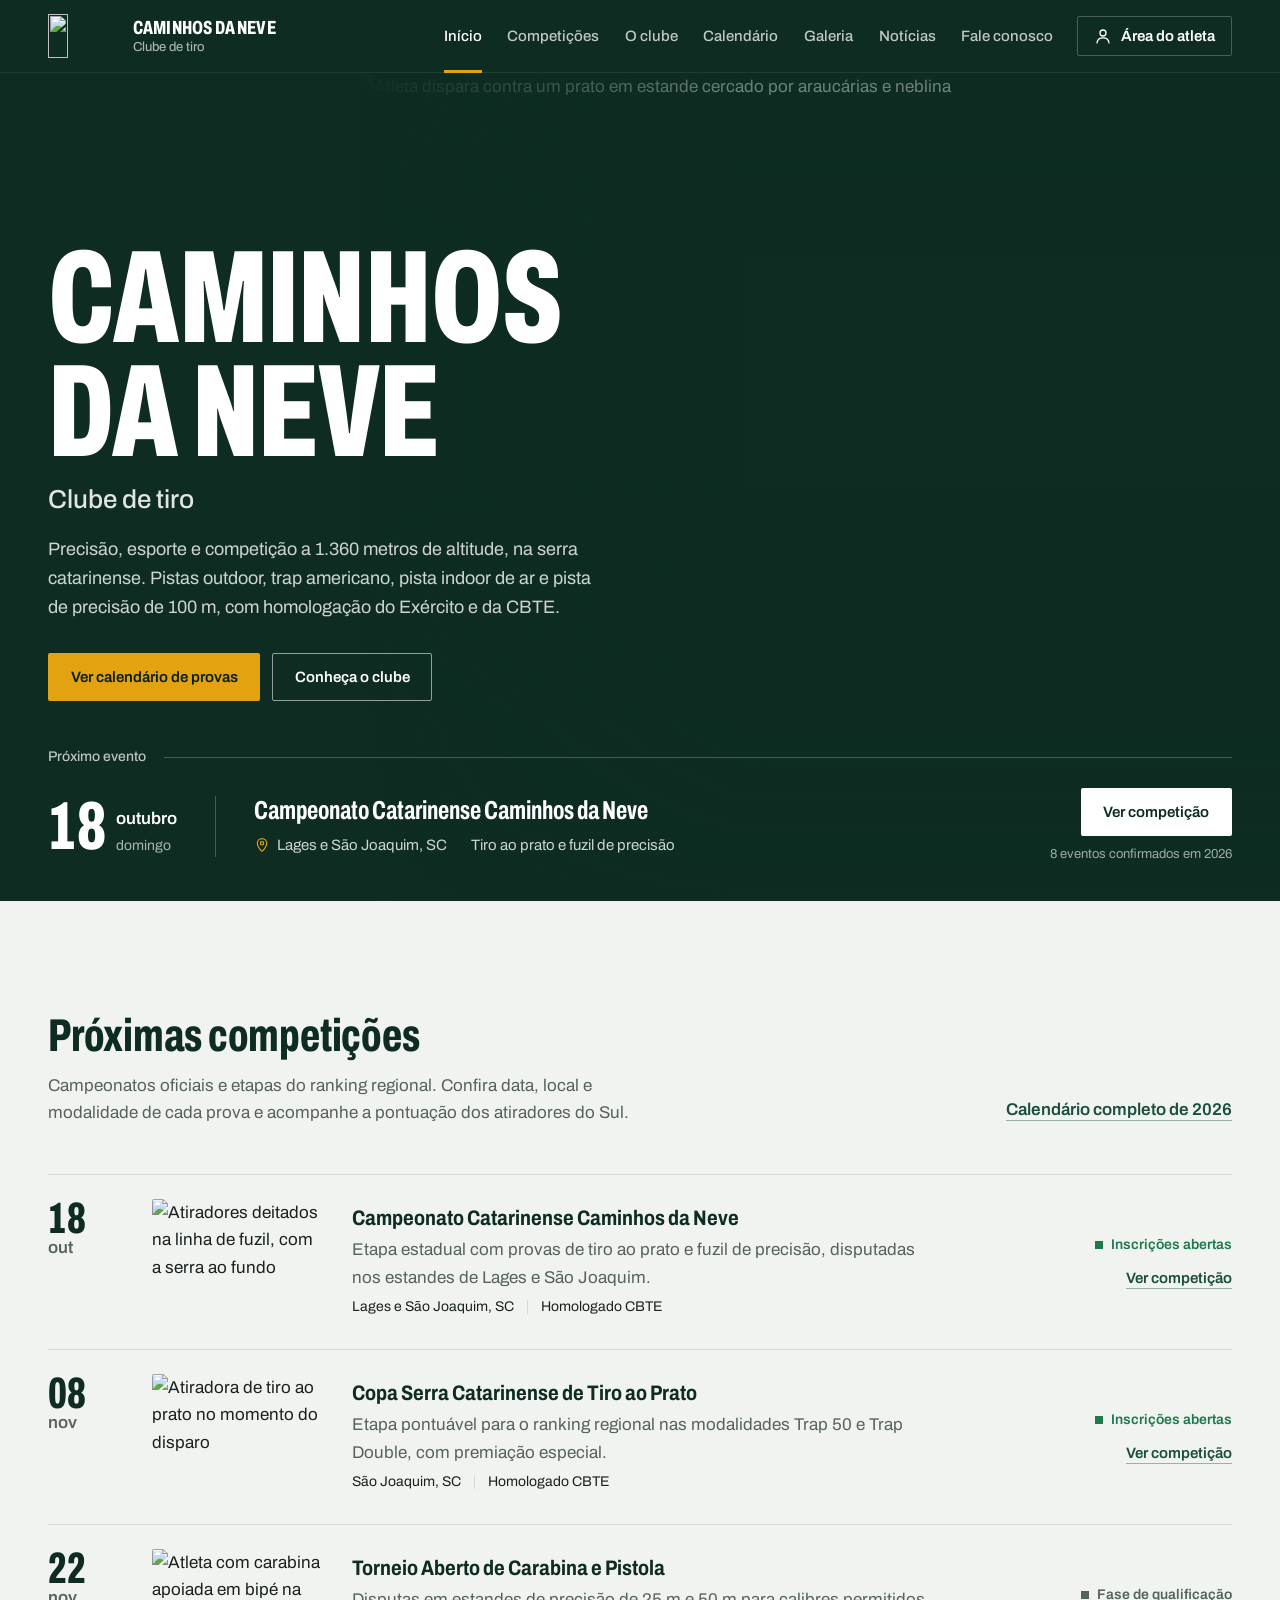
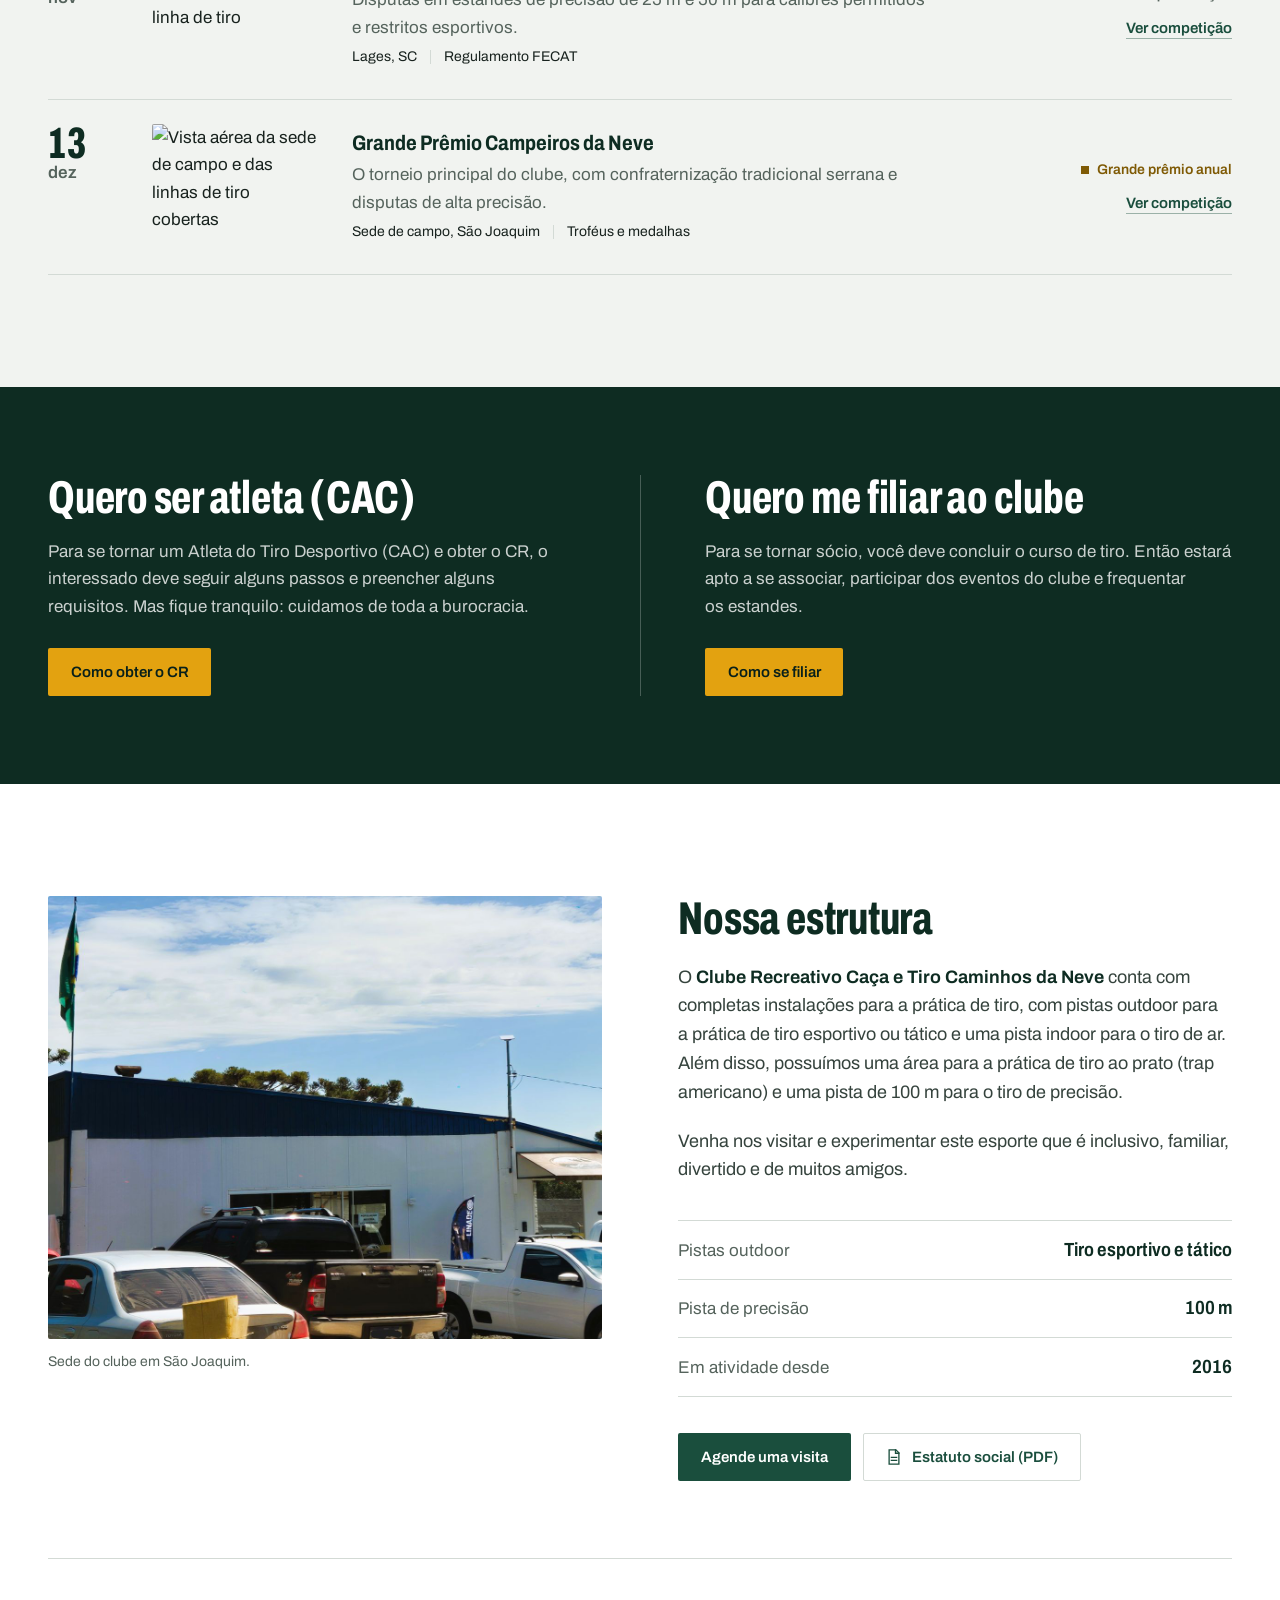
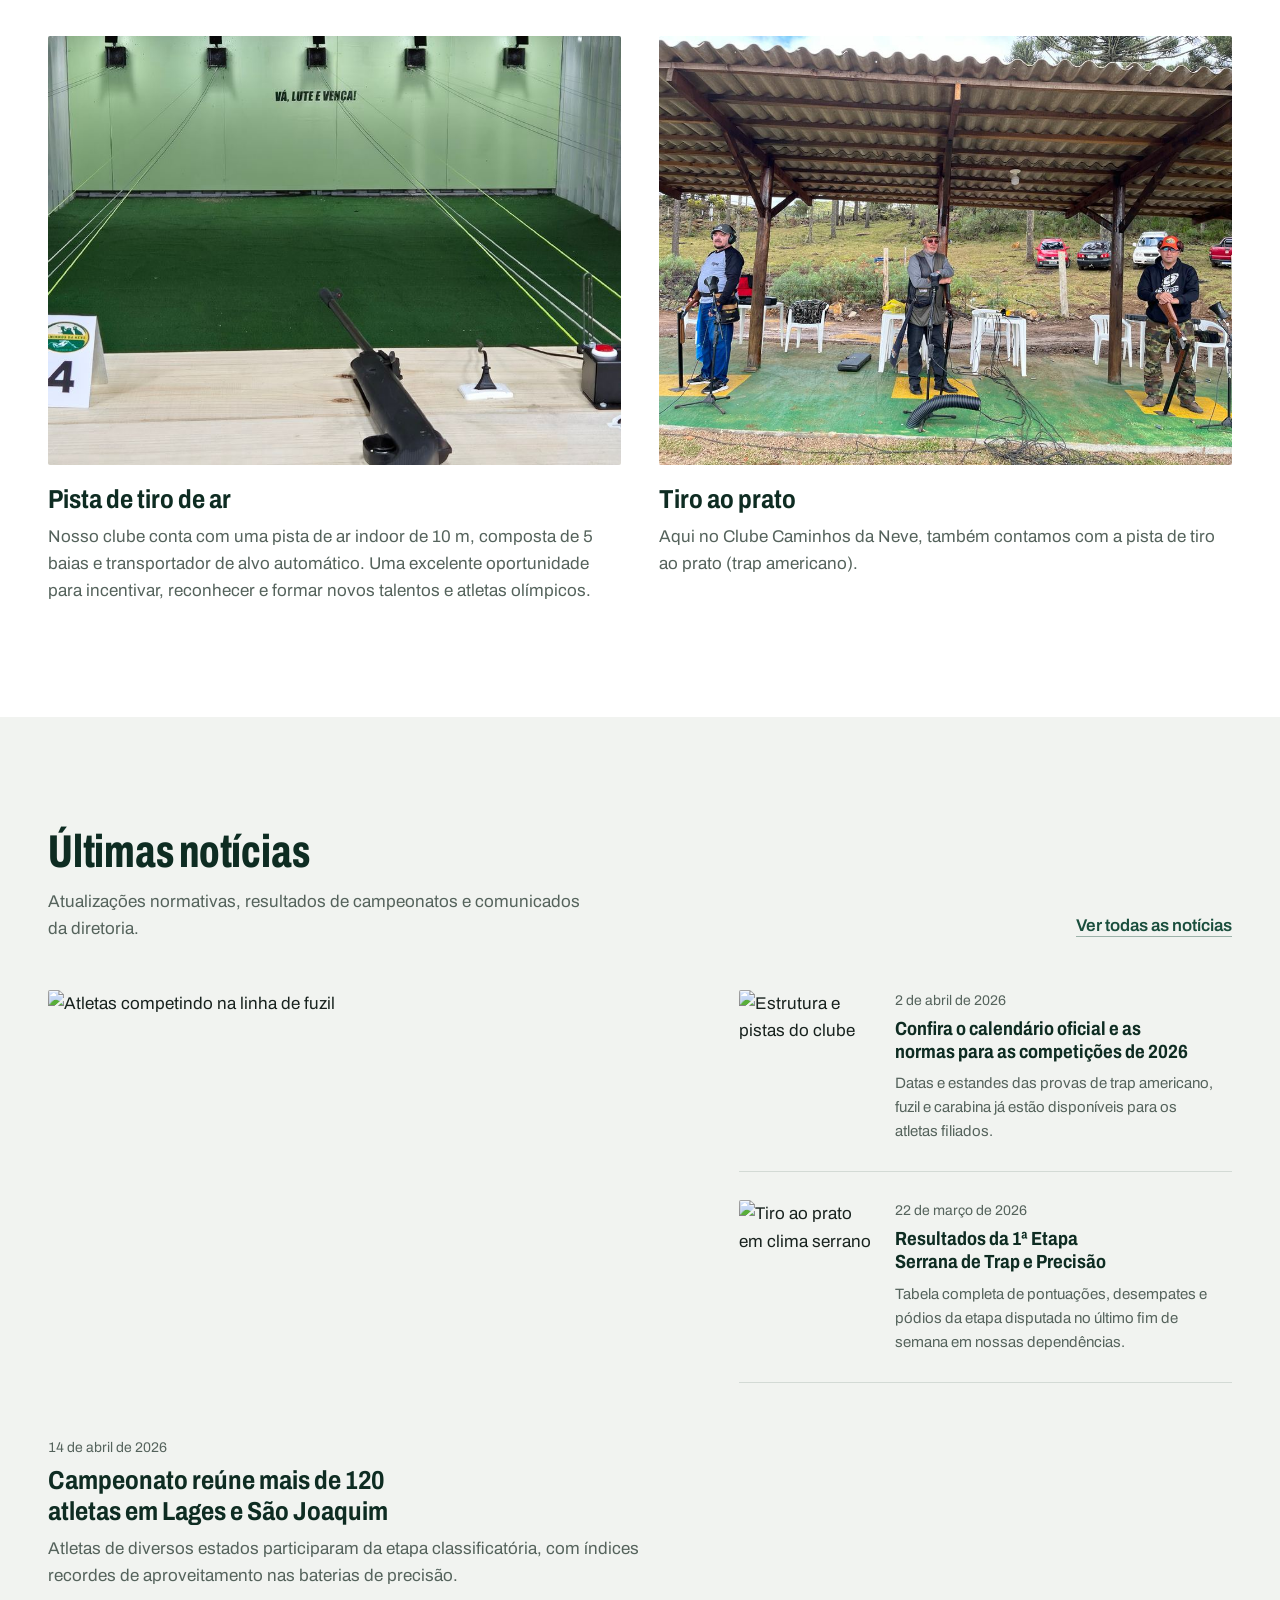
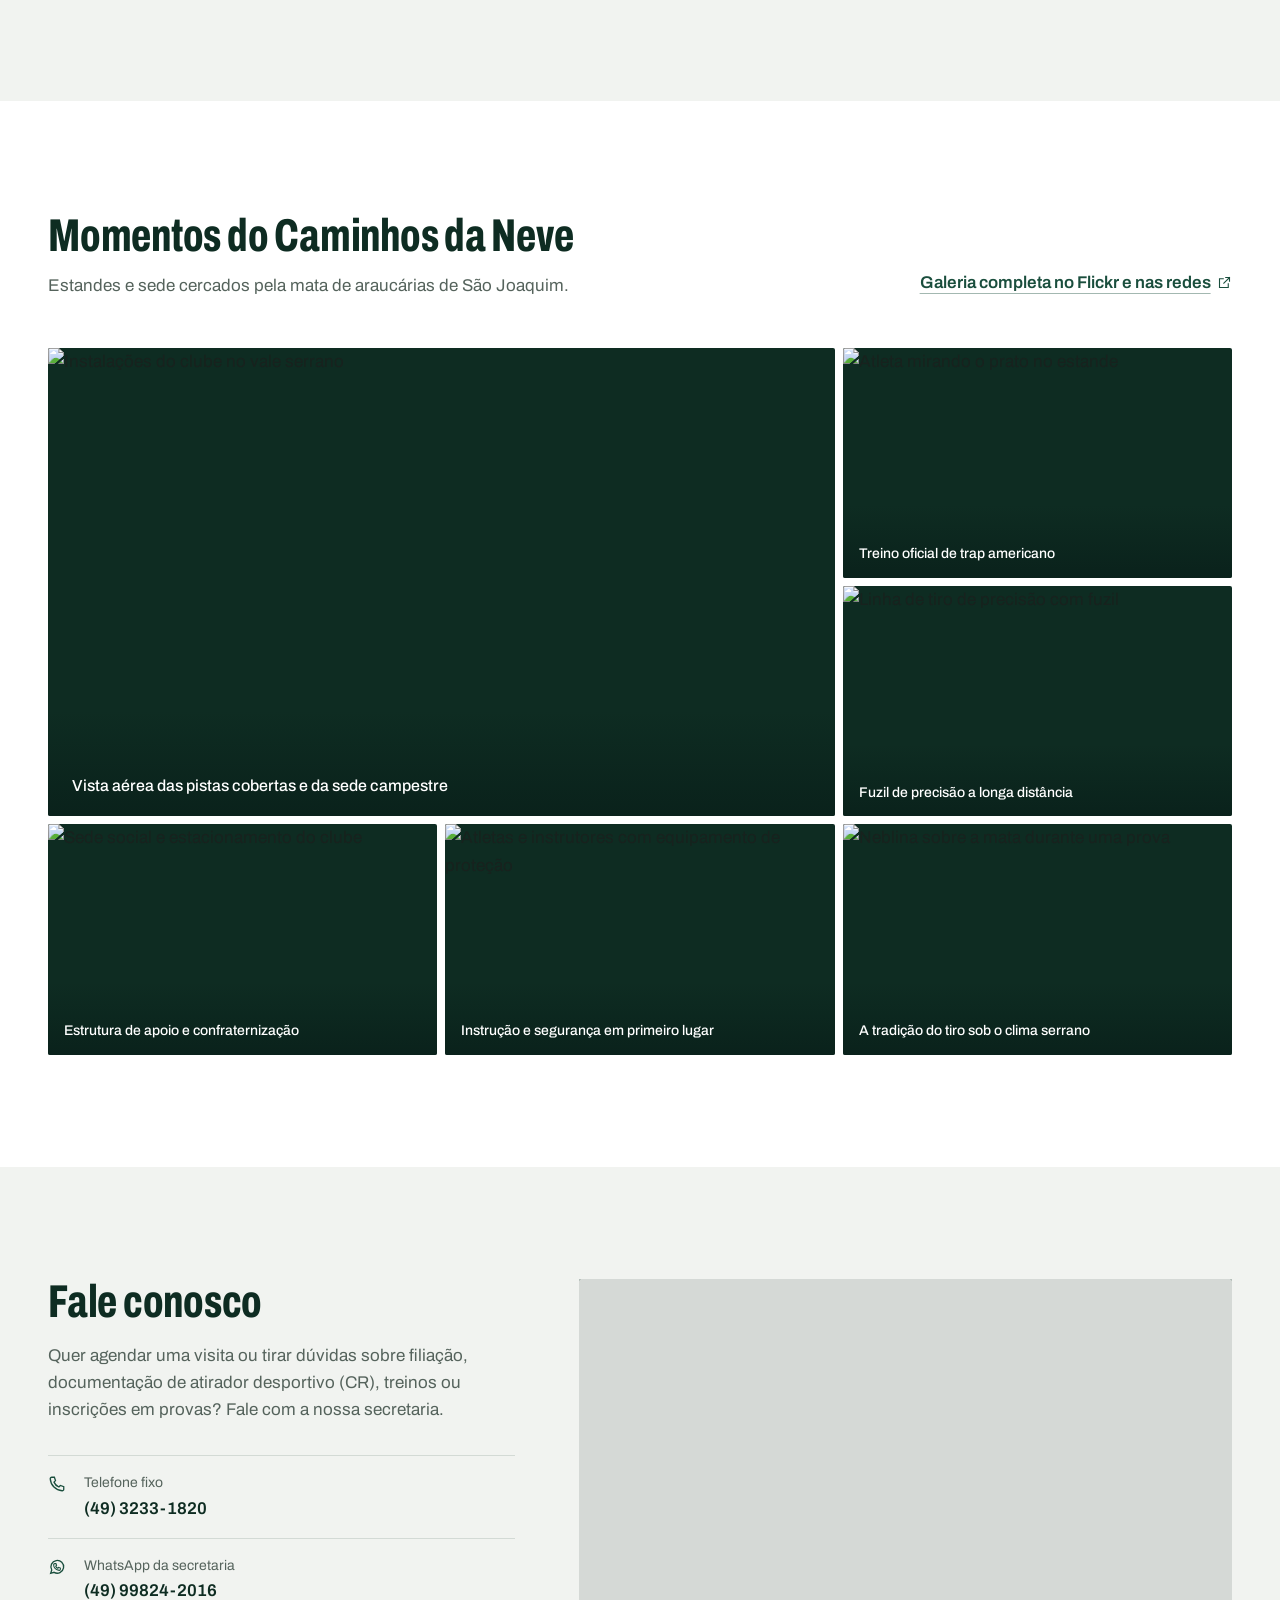
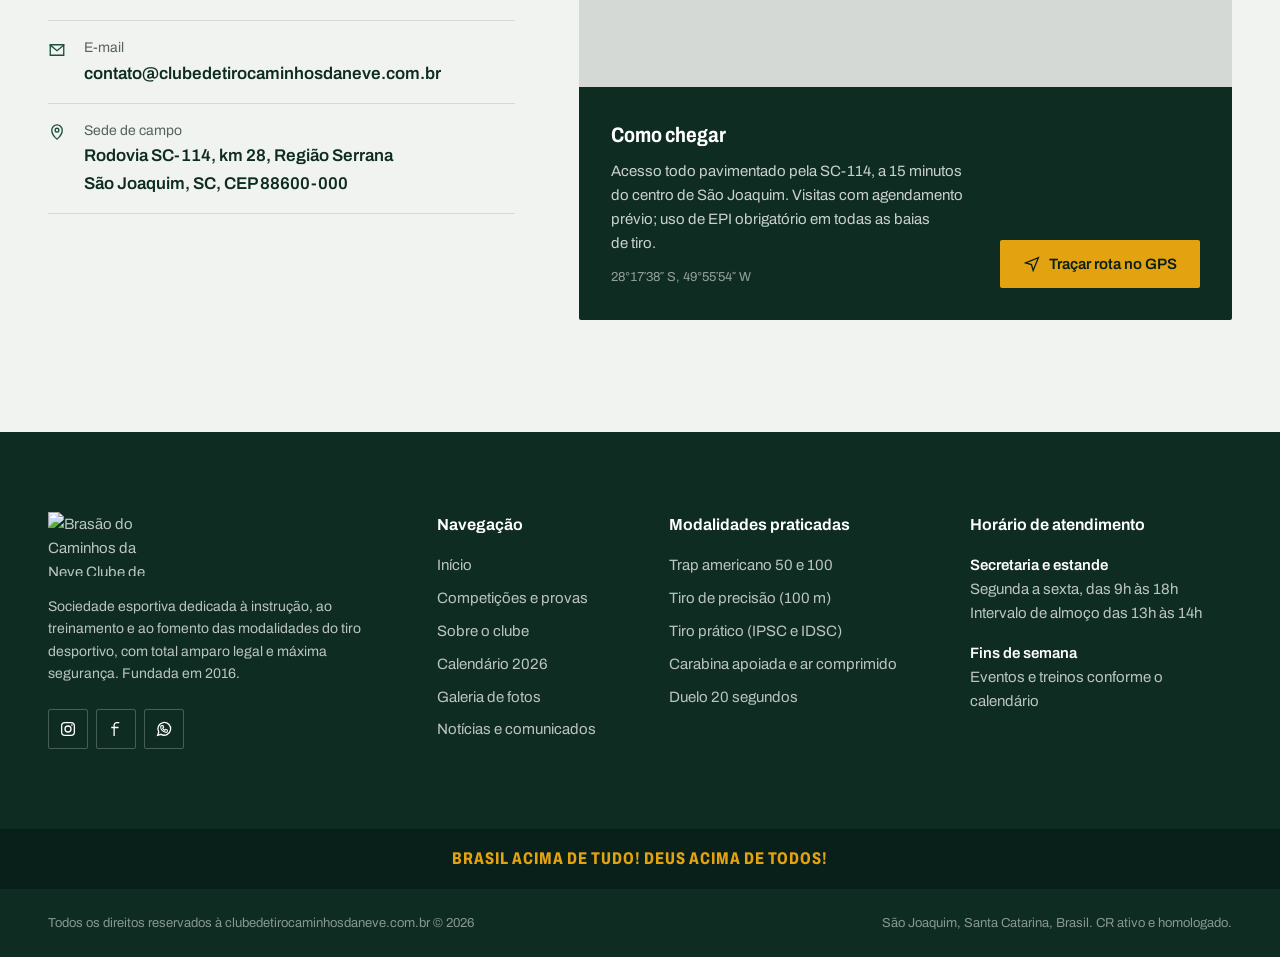
==== commit e73d4467: "melhorias e adição de textos reais" ====
--- a/prototipo.html
+++ b/prototipo.html
@@ -4,7 +4,7 @@
 <meta charset="utf-8">
 <meta name="viewport" content="width=device-width, initial-scale=1">
 <title>Caminhos da Neve Clube de Tiro | Tradição e tiro esportivo na serra catarinense</title>
-<meta name="description" content="Clube de tiro esportivo em São Joaquim, SC, a 1.360 metros de altitude. Provas de tiro ao prato e fuzil até 300 m, homologadas pelo Exército e pela CBTE.">
+<meta name="description" content="Clube de tiro esportivo em São Joaquim, SC, a 1.360 metros de altitude. Pistas outdoor, trap americano, pista indoor de ar e pista de precisão de 100 m.">
 <meta name="theme-color" content="#0E2C22">
 <link rel="preconnect" href="https://fonts.googleapis.com">
 <link rel="preconnect" href="https://fonts.gstatic.com" crossorigin>
@@ -76,7 +76,7 @@
         <span class="hero__name">Caminhos<br>da Neve</span>
         <span class="hero__kind">Clube de tiro</span>
       </h1>
-      <p class="hero__lead">Precisão, esporte e competição a 1.360 metros de altitude, na serra catarinense. Estandes de tiro ao prato e fuzil até 300&nbsp;m, homologados pelo Exército e pela CBTE.</p>
+      <p class="hero__lead">Precisão, esporte e competição a 1.360 metros de altitude, na serra catarinense. Pistas outdoor, trap americano, pista indoor de ar e pista de precisão de 100&nbsp;m, com homologação do Exército e da CBTE.</p>
       <div class="hero__actions">
         <a class="btn btn--gold" href="#competicoes">Ver calendário de provas</a>
         <a class="btn btn--ghost" href="#sobre">Conheça o clube</a>
@@ -182,34 +182,67 @@
     </div>
   </section>
 
-  <!-- O clube -->
+  <!-- Faça parte: os dois caminhos de entrada no clube -->
+  <section class="join" id="faca-parte" aria-label="Como fazer parte do clube">
+    <div class="wrap join__grid">
+      <div class="join__path">
+        <h2>Quero ser atleta (CAC)</h2>
+        <p>Para se tornar um Atleta do Tiro Desportivo (CAC) e obter o CR, o interessado deve seguir alguns passos e preencher alguns requisitos. Mas fique tranquilo: cuidamos de toda a burocracia.</p>
+        <a class="btn btn--gold" href="#">Como obter o CR</a>
+      </div>
+
+      <div class="join__path">
+        <h2>Quero me filiar ao clube</h2>
+        <p>Para se tornar sócio, você deve concluir o curso de tiro. Então estará apto a se associar, participar dos eventos do clube e frequentar os estandes.</p>
+        <a class="btn btn--gold" href="#">Como se filiar</a>
+      </div>
+    </div>
+  </section>
+
+  <!-- O clube e a estrutura -->
   <section class="section section--white" id="sobre" aria-labelledby="sobre-titulo">
-    <div class="wrap about">
-      <figure class="about__figure">
-        <img src="https://lh3.googleusercontent.com/aida-public/[base64]w1200" width="1200" height="896" loading="lazy"
-             alt="Sede do clube e estandes cobertos no meio da mata de araucárias">
-        <figcaption>Sede de campo e linhas de tiro cobertas, com vista para a serra.</figcaption>
-      </figure>
-
-      <div class="about__text">
-        <h2 id="sobre-titulo">Sobre o Caminhos da Neve</h2>
-        <p>Fundado em 2016 na serra catarinense, o <strong>Clube de Tiro Caminhos da Neve</strong> é referência em prática desportiva responsável, instrução qualificada e sediamento de competições estaduais e nacionais.</p>
-        <p>Promovemos a cultura do tiro esportivo pautada na disciplina, na excelência técnica e no espírito esportivo comunitário.</p>
-
-        <dl class="facts">
-          <div><dt>Atletas filiados</dt><dd>Mais de 500</dd></div>
-          <div><dt>Linha de fuzil</dt><dd>Até 300 m</dd></div>
-          <div><dt>Altitude da sede</dt><dd>1.360 m</dd></div>
-          <div><dt>Homologação</dt><dd>Exército Brasileiro e CBTE</dd></div>
-          <div><dt>Em atividade desde</dt><dd>2016</dd></div>
-        </dl>
-
-        <div class="actions">
-          <a class="btn btn--green" href="#contato">Filie-se ao clube</a>
-          <a class="btn btn--line" href="#">
-            <svg class="icon" aria-hidden="true"><use href="#i-file"/></svg>
-            Estatuto social (PDF)
-          </a>
+    <div class="wrap">
+      <div class="about">
+        <figure class="about__figure">
+          <img src="img/sede.jpg" width="1200" height="960" loading="lazy"
+               alt="Sede do clube: prédio branco de telhado azul, com a bandeira do Brasil ao lado e carros estacionados em frente">
+          <figcaption>Sede do clube em São Joaquim.</figcaption>
+        </figure>
+
+        <div class="about__text">
+          <h2 id="sobre-titulo">Nossa estrutura</h2>
+          <p>O <strong>Clube Recreativo Caça e Tiro Caminhos da Neve</strong> conta com completas instalações para a prática de tiro, com pistas outdoor para a prática de tiro esportivo ou tático e uma pista indoor para o tiro de ar. Além disso, possuímos uma área para a prática de tiro ao prato (trap americano) e uma pista de 100&nbsp;m para o tiro de precisão.</p>
+          <p>Venha nos visitar e experimentar este esporte que é inclusivo, familiar, divertido e de muitos amigos.</p>
+
+          <dl class="facts">
+            <div><dt>Pistas outdoor</dt><dd>Tiro esportivo e tático</dd></div>
+            <div><dt>Pista de precisão</dt><dd>100 m</dd></div>
+            <div><dt>Em atividade desde</dt><dd>2016</dd></div>
+          </dl>
+
+          <div class="actions">
+            <a class="btn btn--green" href="#contato">Agende uma visita</a>
+            <a class="btn btn--line" href="#">
+              <svg class="icon" aria-hidden="true"><use href="#i-file"/></svg>
+              Estatuto social (PDF)
+            </a>
+          </div>
+        </div>
+      </div>
+
+      <div class="ranges">
+        <div class="range range--ar">
+          <img src="img/pista-de-ar.jpg" width="900" height="1200" loading="lazy"
+               alt="Pista indoor de tiro de ar: carabina sobre a bancada e, ao fundo, cinco alvos com transportador automático na parede com o brasão do clube">
+          <h3>Pista de tiro de ar</h3>
+          <p>Nosso clube conta com uma pista de ar indoor de 10&nbsp;m, composta de 5 baias e transportador de alvo automático. Uma excelente oportunidade para incentivar, reconhecer e formar novos talentos e atletas olímpicos.</p>
+        </div>
+
+        <div class="range range--prato">
+          <img src="img/tiro-ao-prato.jpg" width="1024" height="768" loading="lazy"
+               alt="Três atiradores em seus postos no estande coberto de tiro ao prato, com campo e araucárias ao fundo">
+          <h3>Tiro ao prato</h3>
+          <p>Aqui no Clube Caminhos da Neve, também contamos com a pista de tiro ao prato (trap americano).</p>
         </div>
       </div>
     </div>
@@ -301,7 +334,7 @@
     <div class="wrap contact">
       <div class="contact__info">
         <h2 id="contato-titulo">Fale conosco</h2>
-        <p>Dúvidas sobre filiação, documentação de atirador desportivo (CR), treinos ou inscrições em provas? Fale com a nossa secretaria.</p>
+        <p>Quer agendar uma visita ou tirar dúvidas sobre filiação, documentação de atirador desportivo (CR), treinos ou inscrições em provas? Fale com a nossa secretaria.</p>
 
         <ul class="contact-list">
           <li>
@@ -371,7 +404,7 @@
       <h2>Modalidades praticadas</h2>
       <ul>
         <li>Trap americano 50 e 100</li>
-        <li>Fuzil de precisão (100, 200 e 300 m)</li>
+        <li>Tiro de precisão (100 m)</li>
         <li>Tiro prático (IPSC e IDSC)</li>
         <li>Carabina apoiada e ar comprimido</li>
         <li>Duelo 20 segundos</li>
--- a/css/style.css
+++ b/css/style.css
@@ -558,7 +558,8 @@
 }
 
 .section h2,
-.contact h2 {
+.contact h2,
+.join h2 {
   font-size: var(--step-3);
   font-stretch: var(--condensada);
   font-weight: 750;
@@ -701,6 +702,54 @@
   .fixture__date span { font-size: 2.25rem; }
 }
 
+/* ---------- Faça parte ---------- */
+
+.join {
+  padding-block: clamp(3.5rem, 7vw, 5.5rem);
+  background: var(--pinho-900);
+  color: var(--branco);
+}
+
+.join__grid {
+  display: grid;
+  grid-template-columns: repeat(2, minmax(0, 1fr));
+}
+
+/* o texto ocupa a sobra de altura, para os dois botões ficarem na mesma linha */
+.join__path {
+  display: grid;
+  grid-template-rows: auto 1fr auto;
+  justify-items: start;
+  padding-right: clamp(2rem, 5vw, 4.5rem);
+}
+.join__path + .join__path {
+  padding-right: 0;
+  padding-left: clamp(2rem, 5vw, 4.5rem);
+  border-left: 1px solid var(--linha-clara);
+}
+
+.join h2 { color: var(--branco); }
+
+.join p {
+  max-width: 34rem;
+  margin-top: 1rem;
+  color: rgba(255, 255, 255, .78);
+}
+
+.join .btn { margin-top: 1.75rem; }
+
+@media (max-width: 719px) {
+  .join__grid { grid-template-columns: 1fr; }
+  .join__path { padding-right: 0; }
+  .join__path + .join__path {
+    margin-top: 2.5rem;
+    padding-top: 2.5rem;
+    padding-left: 0;
+    border-left: 0;
+    border-top: 1px solid var(--linha-clara);
+  }
+}
+
 /* ---------- O clube ---------- */
 
 .about {
@@ -759,10 +808,45 @@
   margin-top: 2.25rem;
 }
 
+/* duas colunas iguais, fotos no mesmo tamanho (4:3) */
+.ranges {
+  display: grid;
+  grid-template-columns: repeat(2, minmax(0, 1fr));
+  column-gap: clamp(1.5rem, 3vw, 2.5rem);
+  row-gap: 2.5rem;
+  margin-top: clamp(3rem, 6vw, 5rem);
+  padding-top: clamp(3rem, 6vw, 5rem);
+  border-top: 1px solid var(--linha);
+}
+
+.range img {
+  width: 100%;
+  aspect-ratio: 4 / 3;
+  object-fit: cover;
+  border-radius: var(--radius);
+}
+/* a foto da pista de ar é retrato: o recorte mantém os alvos e a bancada */
+.range--ar img { object-position: 50% 30%; }
+
+.range h3 {
+  margin-top: 1.25rem;
+  font-size: var(--step-2);
+  font-stretch: var(--semi);
+  font-weight: 700;
+  line-height: 1.15;
+  color: var(--pinho-900);
+}
+.range p {
+  max-width: 38rem;
+  margin-top: .5rem;
+  color: var(--liquen);
+}
+
 @media (max-width: 899px) {
   .about { grid-template-columns: 1fr; }
   .about__figure img { aspect-ratio: 16 / 10; }
-}
+
+  .ranges { grid-template-columns: 1fr; }}
 
 /* ---------- Notícias ---------- */
 
